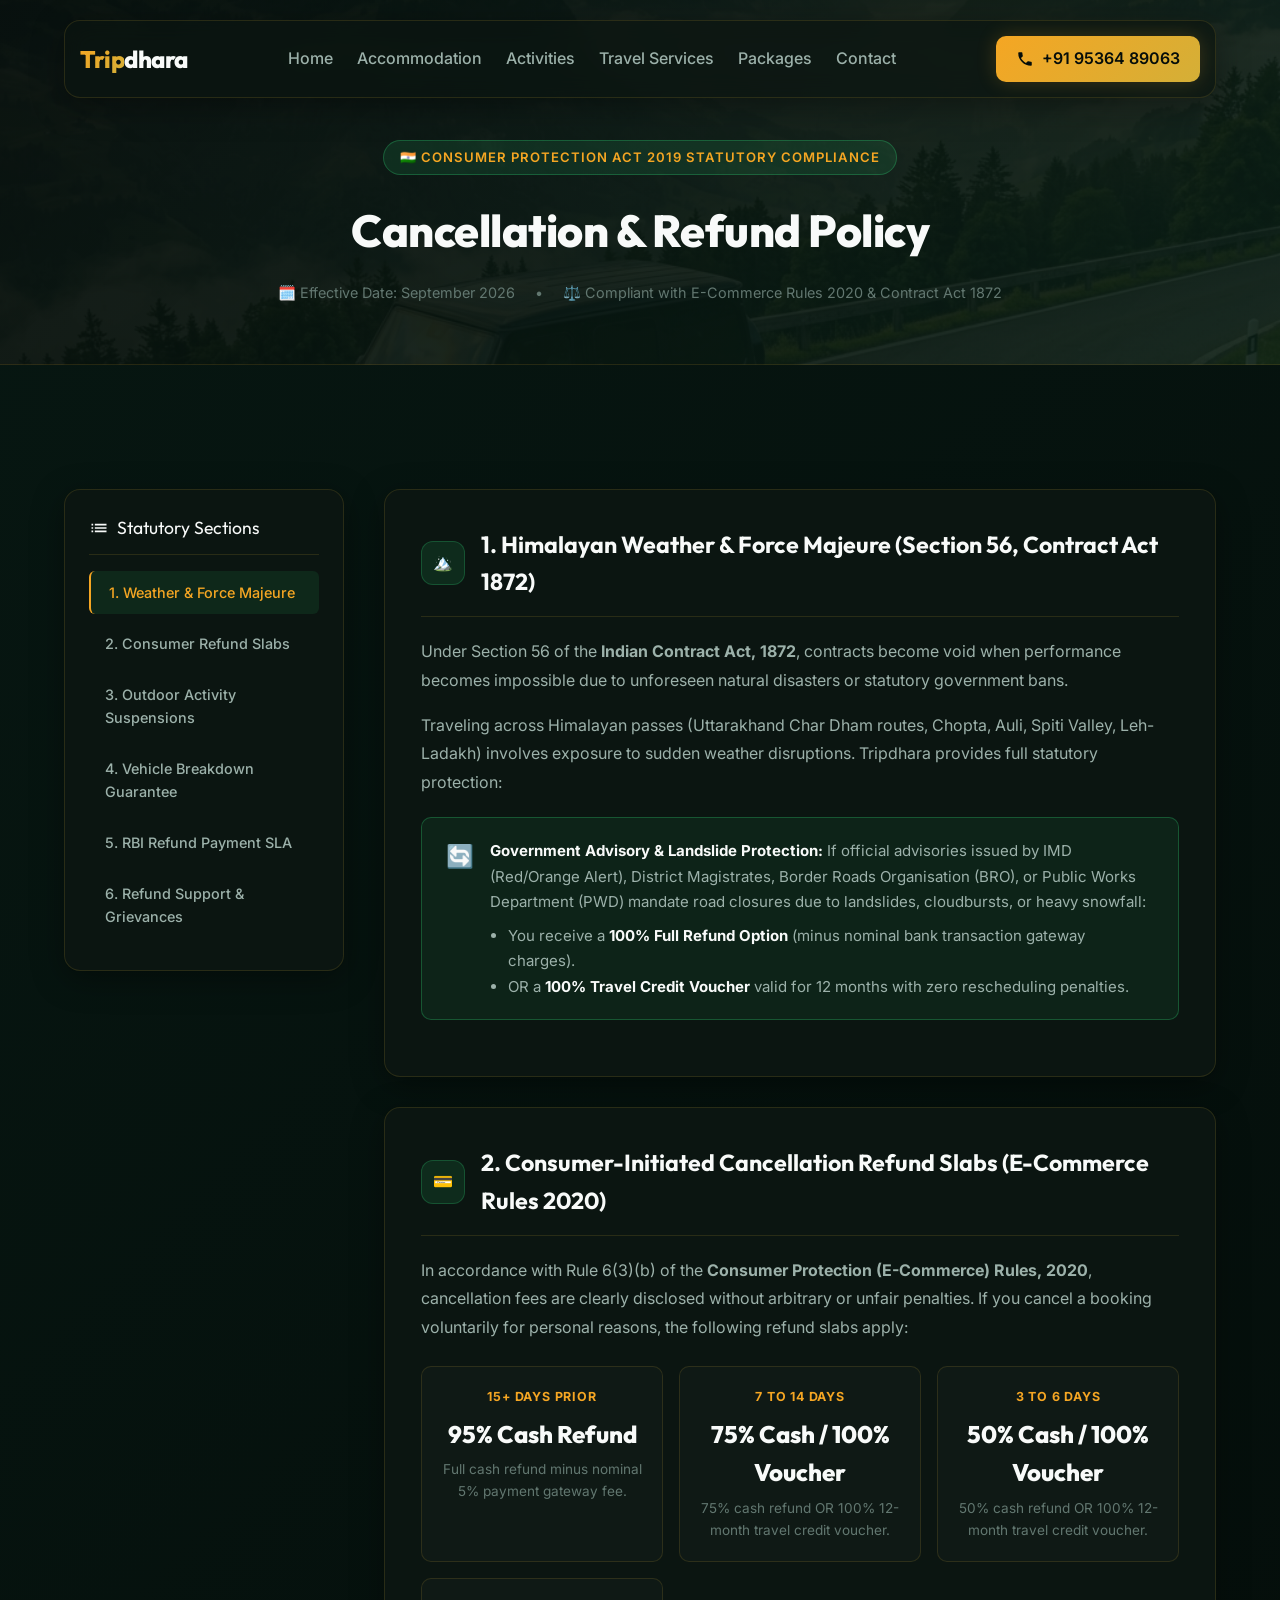
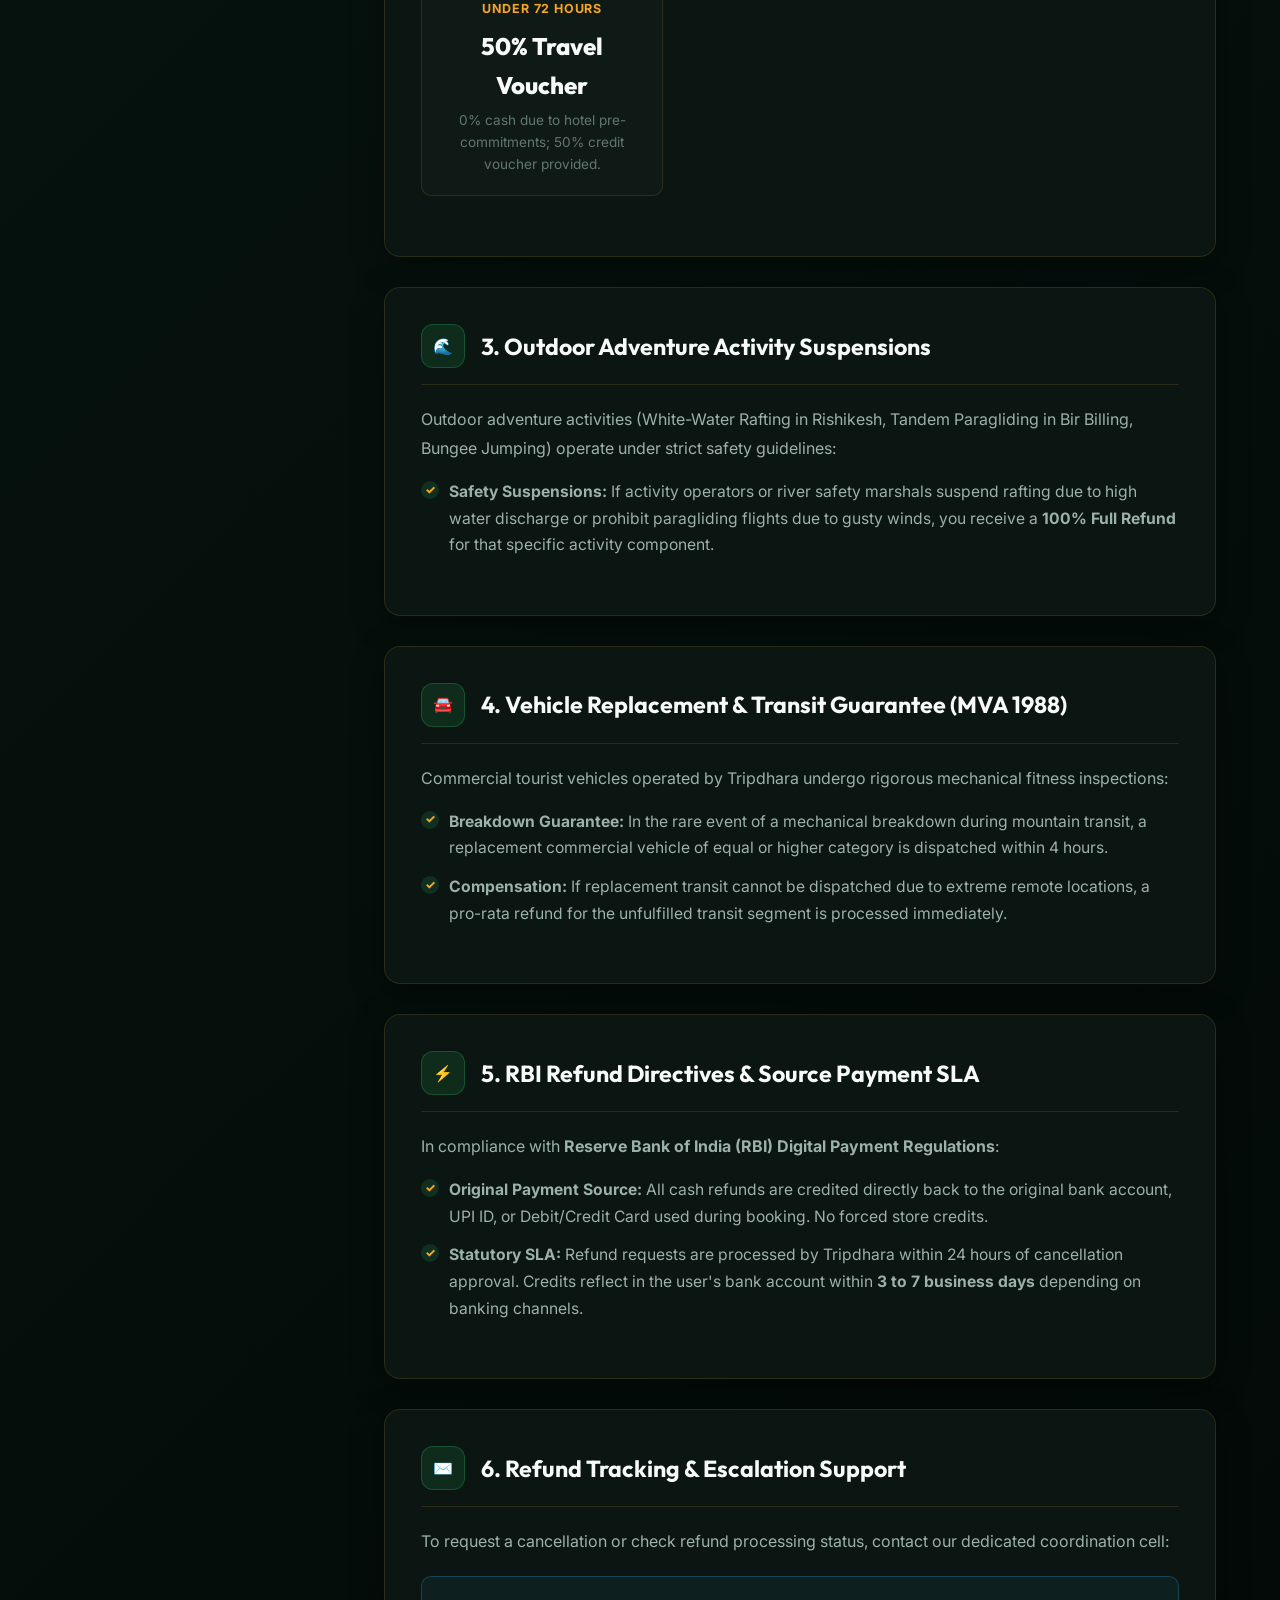
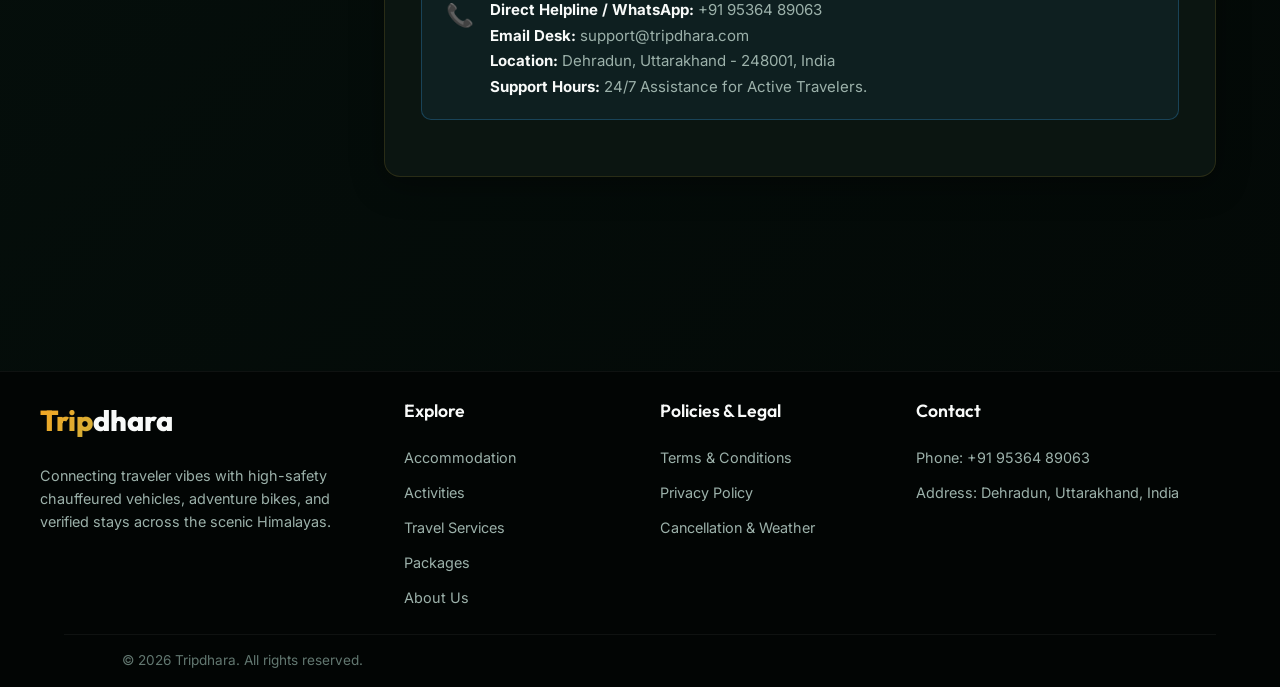
==== cancellation/index.html @ f5f46430 "feat: add core website structure, static pages, and styling assets" ====
<!doctype html>
<html lang="en">

<head>
    <meta charset="UTF-8" />
    <meta name="viewport" content="width=device-width, initial-scale=1.0" />
    <title>Cancellation &amp; Refund Policy - Indian Govt Compliant | Tripdhara</title>
    <meta name="description"
        content="Read Tripdhara's Cancellation & Refund Policy in strict compliance with the Consumer Protection Act 2019, Section 56 of Indian Contract Act 1872, and RBI Refund Directives." />
    <link rel="icon" type="image/png" href="../assets/favicon/favicon-96x96.png" sizes="96x96" />
    <link rel="icon" type="image/svg+xml" href="../assets/favicon/favicon.svg" />
    <link rel="shortcut icon" href="../assets/favicon/favicon.ico" />
    <link rel="apple-touch-icon" sizes="180x180" href="../assets/favicon/apple-touch-icon.png" />
    <link rel="manifest" href="../assets/favicon/site.webmanifest" />
    <link rel="canonical" href="https://www.tripdhara.com/cancellation/" />
    <link rel="preconnect" href="https://fonts.googleapis.com" />
    <link rel="preconnect" href="https://fonts.gstatic.com" crossorigin />
    <link
        href="https://fonts.googleapis.com/css2?family=Inter:wght@300;400;500;600;700&family=Outfit:wght@400;500;600;700;800&display=swap"
        rel="stylesheet" />
    <link rel="stylesheet" href="../assets/css/style.css" />
    <script>
        if ("serviceWorker" in navigator) {
            window.addEventListener("load", () => {
                navigator.serviceWorker.register("/sw.js");
            });
        }
    </script>
</head>

<body>
    <!-- Floating Navigation Bar -->
    <header class="header">
        <nav class="navbar" id="navbar">
            <div class="logo">
                <a href="../" class="logo-link">
                    <span class="logo-accent">Trip</span>dhara
                </a>
            </div>
            <ul class="nav-menu">
                <li><a href="../" class="nav-link">Home</a></li>
                <li><a href="../services/accommodation/" class="nav-link">Accommodation</a></li>
                <li><a href="../services/activities/" class="nav-link">Activities</a></li>
                <li><a href="../services/travel/" class="nav-link">Travel Services</a></li>
                <li><a href="../services/packages/" class="nav-link">Packages</a></li>
                <li><a href="../#contact" class="nav-link">Contact</a></li>
            </ul>
            <div class="nav-cta">
                <a href="tel:+919536489063" class="cta-btn-nav">
                    <svg class="phone-icon" viewBox="0 0 24 24" width="18" height="18">
                        <path fill="currentColor"
                            d="M6.62,10.79C8.06,13.62 10.38,15.94 13.21,17.38L15.41,15.18C15.69,14.9 16.08,14.82 16.43,14.93C17.55,15.3 18.75,15.5 20,15.5A1,1 0 0,1 21,16.5V20A1,1 0 0,1 20,21A17,17 0 0,1 3,4A1,1 0 0,1 4,3H7.5A1,1 0 0,1 8.5,4C8.5,5.25 8.7,6.45 9.07,7.57C9.18,7.92 9.1,8.31 8.82,8.59L6.62,10.79Z" />
                    </svg>
                    <span class="cta-text-nav">+91 95364 89063</span>
                </a>
                <button class="mobile-toggle" id="mobile-toggle" aria-label="Toggle Menu">
                    <span class="bar"></span>
                    <span class="bar"></span>
                    <span class="bar"></span>
                </button>
            </div>
        </nav>
    </header>

    <!-- Subpage Hero -->
    <section class="policy-page-hero">
        <div class="section-container">
            <div class="policy-hero-badge">🇮🇳 Consumer Protection Act 2019 Statutory Compliance</div>
            <h1 class="policy-page-title">Cancellation &amp; Refund Policy</h1>
            <div class="policy-page-meta">
                <span>🗓️ Effective Date: September 2026</span>
                <span>•</span>
                <span>⚖️ Compliant with E-Commerce Rules 2020 &amp; Contract Act 1872</span>
            </div>
        </div>
    </section>

    <!-- Policy Content Layout -->
    <main class="services-detail-section">
        <div class="section-container policy-layout-grid">
            
            <!-- Sticky TOC Sidebar -->
            <aside class="policy-sidebar">
                <div class="policy-sidebar-title">
                    <svg viewBox="0 0 24 24" width="20" height="20" fill="currentColor">
                        <path d="M3 13h2v-2H3v2zm0 4h2v-2H3v2zm0-8h2V7H3v2zm4 4h14v-2H7v2zm0 4h14v-2H7v2zM7 7v2h14V7H7z"/>
                    </svg>
                    Statutory Sections
                </div>
                <ul class="policy-toc-list">
                    <li><a href="#cancel-force-majeure" class="active">1. Weather &amp; Force Majeure</a></li>
                    <li><a href="#cancel-slabs">2. Consumer Refund Slabs</a></li>
                    <li><a href="#cancel-adventure">3. Outdoor Activity Suspensions</a></li>
                    <li><a href="#cancel-breakdown">4. Vehicle Breakdown Guarantee</a></li>
                    <li><a href="#cancel-rbi">5. RBI Refund Payment SLA</a></li>
                    <li><a href="#cancel-grievance">6. Refund Support &amp; Grievances</a></li>
                </ul>
            </aside>

            <!-- Main Policy Body -->
            <div class="policy-content-area">
                
                <!-- Section 1 -->
                <article class="policy-section-card" id="cancel-force-majeure">
                    <div class="policy-card-header">
                        <div class="policy-card-icon">🏔️</div>
                        <h2 class="policy-card-title">1. Himalayan Weather &amp; Force Majeure (Section 56, Contract Act 1872)</h2>
                    </div>
                    <p class="policy-text">
                        Under Section 56 of the <strong>Indian Contract Act, 1872</strong>, contracts become void when performance becomes impossible due to unforeseen natural disasters or statutory government bans.
                    </p>
                    <p class="policy-text">
                        Traveling across Himalayan passes (Uttarakhand Char Dham routes, Chopta, Auli, Spiti Valley, Leh-Ladakh) involves exposure to sudden weather disruptions. Tripdhara provides full statutory protection:
                    </p>
                    <div class="policy-alert-box success">
                        <div class="policy-alert-icon">🔄</div>
                        <div class="policy-alert-content">
                            <strong>Government Advisory &amp; Landslide Protection:</strong> If official advisories issued by IMD (Red/Orange Alert), District Magistrates, Border Roads Organisation (BRO), or Public Works Department (PWD) mandate road closures due to landslides, cloudbursts, or heavy snowfall:
                            <ul style="margin-top: 8px; margin-left: 18px;">
                                <li>You receive a <strong>100% Full Refund Option</strong> (minus nominal bank transaction gateway charges).</li>
                                <li>OR a <strong>100% Travel Credit Voucher</strong> valid for 12 months with zero rescheduling penalties.</li>
                            </ul>
                        </div>
                    </div>
                </article>

                <!-- Section 2 -->
                <article class="policy-section-card" id="cancel-slabs">
                    <div class="policy-card-header">
                        <div class="policy-card-icon">💳</div>
                        <h2 class="policy-card-title">2. Consumer-Initiated Cancellation Refund Slabs (E-Commerce Rules 2020)</h2>
                    </div>
                    <p class="policy-text">
                        In accordance with Rule 6(3)(b) of the <strong>Consumer Protection (E-Commerce) Rules, 2020</strong>, cancellation fees are clearly disclosed without arbitrary or unfair penalties. If you cancel a booking voluntarily for personal reasons, the following refund slabs apply:
                    </p>
                    
                    <div class="refund-slabs-grid">
                        <div class="refund-slab-card">
                            <div class="refund-slab-badge">15+ Days Prior</div>
                            <div class="refund-slab-value">95% Cash Refund</div>
                            <div class="refund-slab-desc">Full cash refund minus nominal 5% payment gateway fee.</div>
                        </div>
                        <div class="refund-slab-card">
                            <div class="refund-slab-badge">7 to 14 Days</div>
                            <div class="refund-slab-value">75% Cash / 100% Voucher</div>
                            <div class="refund-slab-desc">75% cash refund OR 100% 12-month travel credit voucher.</div>
                        </div>
                        <div class="refund-slab-card">
                            <div class="refund-slab-badge">3 to 6 Days</div>
                            <div class="refund-slab-value">50% Cash / 100% Voucher</div>
                            <div class="refund-slab-desc">50% cash refund OR 100% 12-month travel credit voucher.</div>
                        </div>
                        <div class="refund-slab-card">
                            <div class="refund-slab-badge">Under 72 Hours</div>
                            <div class="refund-slab-value">50% Travel Voucher</div>
                            <div class="refund-slab-desc">0% cash due to hotel pre-commitments; 50% credit voucher provided.</div>
                        </div>
                    </div>
                </article>

                <!-- Section 3 -->
                <article class="policy-section-card" id="cancel-adventure">
                    <div class="policy-card-header">
                        <div class="policy-card-icon">🌊</div>
                        <h2 class="policy-card-title">3. Outdoor Adventure Activity Suspensions</h2>
                    </div>
                    <p class="policy-text">
                        Outdoor adventure activities (White-Water Rafting in Rishikesh, Tandem Paragliding in Bir Billing, Bungee Jumping) operate under strict safety guidelines:
                    </p>
                    <ul class="policy-list">
                        <li><strong>Safety Suspensions:</strong> If activity operators or river safety marshals suspend rafting due to high water discharge or prohibit paragliding flights due to gusty winds, you receive a <strong>100% Full Refund</strong> for that specific activity component.</li>
                    </ul>
                </article>

                <!-- Section 4 -->
                <article class="policy-section-card" id="cancel-breakdown">
                    <div class="policy-card-header">
                        <div class="policy-card-icon">🚘</div>
                        <h2 class="policy-card-title">4. Vehicle Replacement &amp; Transit Guarantee (MVA 1988)</h2>
                    </div>
                    <p class="policy-text">
                        Commercial tourist vehicles operated by Tripdhara undergo rigorous mechanical fitness inspections:
                    </p>
                    <ul class="policy-list">
                        <li><strong>Breakdown Guarantee:</strong> In the rare event of a mechanical breakdown during mountain transit, a replacement commercial vehicle of equal or higher category is dispatched within 4 hours.</li>
                        <li><strong>Compensation:</strong> If replacement transit cannot be dispatched due to extreme remote locations, a pro-rata refund for the unfulfilled transit segment is processed immediately.</li>
                    </ul>
                </article>

                <!-- Section 5 -->
                <article class="policy-section-card" id="cancel-rbi">
                    <div class="policy-card-header">
                        <div class="policy-card-icon">⚡</div>
                        <h2 class="policy-card-title">5. RBI Refund Directives &amp; Source Payment SLA</h2>
                    </div>
                    <p class="policy-text">
                        In compliance with <strong>Reserve Bank of India (RBI) Digital Payment Regulations</strong>:
                    </p>
                    <ul class="policy-list">
                        <li><strong>Original Payment Source:</strong> All cash refunds are credited directly back to the original bank account, UPI ID, or Debit/Credit Card used during booking. No forced store credits.</li>
                        <li><strong>Statutory SLA:</strong> Refund requests are processed by Tripdhara within 24 hours of cancellation approval. Credits reflect in the user's bank account within <strong>3 to 7 business days</strong> depending on banking channels.</li>
                    </ul>
                </article>

                <!-- Section 6 -->
                <article class="policy-section-card" id="cancel-grievance">
                    <div class="policy-card-header">
                        <div class="policy-card-icon">✉️</div>
                        <h2 class="policy-card-title">6. Refund Tracking &amp; Escalation Support</h2>
                    </div>
                    <p class="policy-text">
                        To request a cancellation or check refund processing status, contact our dedicated coordination cell:
                    </p>
                    <div class="policy-alert-box info">
                        <div class="policy-alert-icon">📞</div>
                        <div class="policy-alert-content">
                            <strong>Direct Helpline / WhatsApp:</strong> +91 95364 89063<br />
                            <strong>Email Desk:</strong> support@tripdhara.com<br />
                            <strong>Location:</strong> Dehradun, Uttarakhand - 248001, India<br />
                            <strong>Support Hours:</strong> 24/7 Assistance for Active Travelers.
                        </div>
                    </div>
                </article>

            </div>
        </div>
    </main>

    <!-- Footer -->
    <footer class="footer">
        <div class="footer-container">
            <div class="footer-brand">
                <a href="../" class="footer-logo">
                    <span class="logo-accent">Trip</span>dhara
                </a>
                <p class="footer-about">
                    Connecting traveler vibes with high-safety chauffeured vehicles, adventure bikes, and verified stays across the scenic Himalayas.
                </p>
            </div>

            <div class="footer-links-group">
                <h5>Explore</h5>
                <ul class="footer-links">
                    <li><a href="../services/accommodation/">Accommodation</a></li>
                    <li><a href="../services/activities/">Activities</a></li>
                    <li><a href="../services/travel/">Travel Services</a></li>
                    <li><a href="../services/packages/">Packages</a></li>
                    <li><a href="../#about">About Us</a></li>
                </ul>
            </div>

            <div class="footer-links-group">
                <h5>Policies &amp; Legal</h5>
                <ul class="footer-links">
                    <li><a href="../terms/">Terms &amp; Conditions</a></li>
                    <li><a href="../privacy/">Privacy Policy</a></li>
                    <li><a href="../cancellation/">Cancellation &amp; Weather</a></li>
                </ul>
            </div>

            <div class="footer-links-group">
                <h5>Contact</h5>
                <ul class="footer-links">
                    <li>Phone: +91 95364 89063</li>
                    <li>Address: Dehradun, Uttarakhand, India</li>
                </ul>
            </div>
        </div>

        <div class="footer-bottom">
            <div class="footer-divider"></div>
            <div class="footer-bottom-flex section-container">
                <p class="footer-copyright">&copy; 2026 Tripdhara. All rights reserved.</p>
            </div>
        </div>
    </footer>

    <script src="../assets/js/main.js"></script>
</body>

</html>
---- assets/css/style.css ----
/* index.css */

/* Custom Design System Tokens */
:root {
    --bg-base: #050d0a;
    --bg-base-gradient: linear-gradient(135deg, #071712 0%, #030806 100%);
    --bg-surface: rgba(14, 28, 23, 0.45);
    --bg-surface-opaque: #0b1511;
    --border-color: rgba(212, 175, 55, 0.15);
    --border-hover: rgba(245, 166, 35, 0.4);

    --primary: #f5a623;
    --primary-hover: #e09210;
    --primary-gradient: linear-gradient(135deg, #f5a623 0%, #d4af37 100%);
    --secondary: #2a5c4a;
    --secondary-hover: #1e4537;
    --whatsapp-green: #25d366;
    --whatsapp-green-hover: #1ebd56;

    --text-primary: #f8faf9;
    --text-secondary: #9cb1aa;
    --text-muted: #627770;

    --font-heading: "Outfit", sans-serif;
    --font-body: "Inter", sans-serif;

    --shadow-premium: 0 8px 32px 0 rgba(0, 0, 0, 0.37);
    --shadow-glow: 0 0 20px rgba(245, 166, 35, 0.2);
    --radius-lg: 16px;
    --radius-md: 10px;
    --radius-sm: 6px;
}

/* Global Reset & Base Styling */
* {
    margin: 0;
    padding: 0;
    box-sizing: border-box;
}

html {
    scroll-behavior: smooth;
    font-size: 16px;
}

body {
    background-color: var(--bg-base);
    background-image: var(--bg-base-gradient);
    color: var(--text-primary);
    font-family: var(--font-body);
    line-height: 1.6;
    overflow-x: hidden;
    -webkit-font-smoothing: antialiased;
}

a {
    color: inherit;
    text-decoration: none;
    transition: all 0.3s cubic-bezier(0.4, 0, 0.2, 1);
}

button,
input,
select,
textarea {
    font-family: inherit;
    font-size: inherit;
}

/* Utility Animations */
@keyframes fadeInUp {
    from {
        opacity: 0;
        transform: translateY(30px);
    }

    to {
        opacity: 1;
        transform: translateY(0);
    }
}

@keyframes pulse {
    0% {
        transform: scale(1);
        box-shadow: 0 0 0 0 rgba(245, 166, 35, 0.4);
    }

    70% {
        transform: scale(1.05);
        box-shadow: 0 0 0 10px rgba(245, 166, 35, 0);
    }

    100% {
        transform: scale(1);
        box-shadow: 0 0 0 0 rgba(245, 166, 35, 0);
    }
}

.animate-up {
    opacity: 0;
    animation: fadeInUp 0.8s cubic-bezier(0.4, 0, 0.2, 1) forwards;
}

.delay-1 {
    animation-delay: 0.2s;
}

.delay-2 {
    animation-delay: 0.4s;
}

/* Scroll Triggered Animations */
.animate-scroll {
    opacity: 0;
    transform: translateY(40px);
    transition:
        opacity 0.8s ease-out,
        transform 0.8s ease-out;
}

.animate-scroll.revealed {
    opacity: 1;
    transform: translateY(0);
}

/* Floating Navigation Bar */
.header {
    position: fixed;
    top: 20px;
    left: 50%;
    transform: translateX(-50%);
    width: 90%;
    max-width: 1200px;
    z-index: 1000;
}

.navbar {
    background: rgba(10, 20, 16, 0.7);
    backdrop-filter: blur(12px);
    -webkit-backdrop-filter: blur(12px);
    border: 1px solid var(--border-color);
    border-radius: var(--radius-lg);
    padding: 15px;
    display: flex;
    justify-content: space-between;
    align-items: center;
    box-shadow: var(--shadow-premium);
    transition: all 0.3s ease;
}

/* .navbar.scrolled {
    background: rgba(5, 13, 10, 0.9);
    padding: 10px 25px;
    border-bottom: 1px solid rgba(245, 166, 35, 0.3);
} */

.logo-link {
    font-family: var(--font-heading);
    font-size: 1.5rem;
    font-weight: 800;
    letter-spacing: -0.5px;
    color: var(--text-primary);
}

.logo-accent {
    color: var(--primary);
    background: var(--primary-gradient);
    -webkit-background-clip: text;
    background-clip: text;
    -webkit-text-fill-color: transparent;
}

.nav-menu {
    display: flex;
    list-style: none;
}

.nav-link {
    font-weight: 500;
    color: var(--text-secondary);
    padding: 8px 12px;
    border-radius: var(--radius-sm);
}

.nav-link:hover,
.nav-link.active {
    color: var(--text-primary);
    background: rgba(245, 166, 35, 0.1);
}

.nav-cta {
    display: flex;
    align-items: center;
    gap: 1.5rem;
}

.cta-btn-nav {
    display: inline-flex;
    align-items: center;
    gap: 8px;
    background: var(--primary-gradient);
    color: #050d0a;
    font-weight: 600;
    padding: 10px 20px;
    border-radius: var(--radius-md);
    box-shadow: var(--shadow-glow);
}

.cta-btn-nav:hover {
    transform: translateY(-2px);
    box-shadow: 0 5px 15px rgba(245, 166, 35, 0.4);
}

.mobile-toggle {
    display: none;
    background: none;
    border: none;
    cursor: pointer;
    flex-direction: column;
    gap: 6px;
}

.mobile-toggle .bar {
    width: 25px;
    height: 3px;
    background-color: var(--text-primary);
    border-radius: 2px;
    transition: all 0.3s ease;
}

/* Hero Section */
.hero-section {
    position: relative;
    height: 100vh;
    min-height: 600px;
    display: flex;
    align-items: center;
    justify-content: center;
    text-align: center;
    padding: 0 20px;
    background-image: url("../images/hero_background.png");
    background-size: cover;
    background-position: center;
    background-attachment: fixed;
}

.hero-overlay {
    position: absolute;
    top: 0;
    left: 0;
    width: 100%;
    height: 100%;
    background: radial-gradient(circle,
            rgba(9, 30, 22, 0.6) 0%,
            rgba(3, 10, 7, 0.9) 100%);
    z-index: 1;
}

.hero-content {
    position: relative;
    z-index: 2;
    max-width: 900px;
    margin-top: 60px;
}

.hero-title {
    font-family: var(--font-heading);
    font-size: 3.5rem;
    font-weight: 800;
    line-height: 1.2;
    margin-bottom: 20px;
}

.hero-badge {
    display: inline-flex;
    align-items: center;
    gap: 8px;
    background: rgba(245, 166, 35, 0.12);
    border: 1px solid rgba(245, 166, 35, 0.3);
    color: var(--primary);
    padding: 8px 22px;
    border-radius: 30px;
    font-size: 0.82rem;
    font-weight: 700;
    letter-spacing: 1.2px;
    text-transform: uppercase;
    margin-bottom: 24px;
    box-shadow: 0 4px 15px rgba(245, 166, 35, 0.15);
}

.hero-highlight {
    color: var(--primary);
    background: linear-gradient(135deg, #ffffff 30%, var(--primary) 100%);
    -webkit-background-clip: text;
    background-clip: text;
    -webkit-text-fill-color: transparent;
    position: relative;
}

.gradient-text {
    background: var(--primary-gradient);
    -webkit-background-clip: text;
    background-clip: text;
    -webkit-text-fill-color: transparent;
}

.hero-subtitle {
    font-size: 1.25rem;
    color: var(--text-secondary);
    margin-bottom: 40px;
    font-weight: 400;
    max-width: 750px;
    margin-left: auto;
    margin-right: auto;
}

.hero-actions {
    display: flex;
    justify-content: center;
    gap: 20px;
}

.btn {
    display: inline-flex;
    align-items: center;
    justify-content: center;
    padding: 15px 32px;
    font-weight: 600;
    border-radius: var(--radius-md);
    cursor: pointer;
    transition: all 0.3s cubic-bezier(0.4, 0, 0.2, 1);
    border: none;
}

.btn-primary {
    background: var(--primary-gradient);
    color: #050d0a;
    box-shadow: var(--shadow-glow);
}

.btn-primary:hover {
    transform: translateY(-3px);
    box-shadow: 0 8px 25px rgba(245, 166, 35, 0.5);
}

.btn-glow {
    position: relative;
    box-shadow: 0 0 25px rgba(245, 166, 35, 0.4);
    overflow: hidden;
}

.btn-glow::after {
    content: "";
    position: absolute;
    top: -50%;
    left: -50%;
    width: 200%;
    height: 200%;
    background: linear-gradient(60deg,
            transparent,
            rgba(255, 255, 255, 0.25),
            transparent);
    transform: rotate(30deg);
    animation: shimmer 3s infinite;
}

@keyframes shimmer {
    0% {
        transform: translateX(-100%) rotate(30deg);
    }

    100% {
        transform: translateX(100%) rotate(30deg);
    }
}

.hero-stats-row {
    display: flex;
    align-items: center;
    justify-content: center;
    gap: 40px;
    margin-top: 45px;
    padding-top: 30px;
    border-top: 1px solid rgba(255, 255, 255, 0.08);
}

.hero-stat-item {
    display: flex;
    flex-direction: column;
    align-items: center;
}

.stat-number {
    font-family: var(--font-heading);
    font-size: 1.8rem;
    font-weight: 800;
    color: var(--text-primary);
}

.stat-label {
    font-size: 0.8rem;
    color: var(--text-muted);
    text-transform: uppercase;
    letter-spacing: 0.8px;
    margin-top: 2px;
}

.btn-secondary {
    background: rgba(255, 255, 255, 0.08);
    color: var(--text-primary);
    border: 1px solid rgba(255, 255, 255, 0.15);
    backdrop-filter: blur(8px);
}

.btn-secondary:hover {
    background: rgba(255, 255, 255, 0.15);
    border-color: rgba(255, 255, 255, 0.3);
    transform: translateY(-3px);
}

.scroll-indicator {
    position: absolute;
    bottom: 30px;
    left: 50%;
    transform: translateX(-50%);
    z-index: 2;
    display: flex;
    flex-direction: column;
    align-items: center;
    gap: 8px;
    font-size: 0.8rem;
    color: var(--text-muted);
    letter-spacing: 1px;
    text-transform: uppercase;
}

.mouse {
    width: 24px;
    height: 40px;
    border: 2px solid var(--text-muted);
    border-radius: 12px;
    position: relative;
}

.wheel {
    width: 4px;
    height: 8px;
    background-color: var(--primary);
    border-radius: 2px;
    position: absolute;
    top: 6px;
    left: 50%;
    transform: translateX(-50%);
    animation: scroll-wheel 1.5s infinite;
}

@keyframes scroll-wheel {
    0% {
        opacity: 1;
        transform: translate(-50%, 0);
    }

    100% {
        opacity: 0;
        transform: translate(-50%, 15px);
    }
}

/* Sections Base Styling */
section {
    padding: 50px 0 !important;
}

.section-container {
    width: 90%;
    max-width: 1200px;
    margin: 0 auto;
}

.section-header {
    text-align: center;
    margin-bottom: 60px;
    max-width: 700px;
    margin-left: auto;
    margin-right: auto;
}

.section-tagline {
    font-size: 0.9rem;
    font-weight: 700;
    text-transform: uppercase;
    color: var(--primary);
    letter-spacing: 2px;
    margin-bottom: 12px;
    display: inline-block;
}

.section-title {
    font-family: var(--font-heading);
    font-size: 2.5rem;
    font-weight: 700;
    line-height: 1.3;
    margin-bottom: 15px;
}

.section-desc {
    color: var(--text-secondary);
    font-size: 1.1rem;
}

/* Services Section */
.services-section {
    background-color: #030806;
}

.services-grid {
    display: grid;
    grid-template-columns: repeat(2, 1fr);
    gap: 30px;
}

.service-card {
    background: var(--bg-surface);
    backdrop-filter: blur(12px);
    -webkit-backdrop-filter: blur(12px);
    border: 1px solid var(--border-color);
    border-radius: var(--radius-lg);
    overflow: hidden;
    transition: all 0.4s cubic-bezier(0.4, 0, 0.2, 1);
    box-shadow: var(--shadow-premium);
}

.service-card:hover {
    transform: translateY(-8px);
    border-color: var(--border-hover);
    box-shadow: 0 12px 40px rgba(245, 166, 35, 0.15);
}

.card-img-wrapper {
    position: relative;
    height: 240px;
    overflow: hidden;
}

.card-fallback-bg {
    width: 100%;
    height: 100%;
    background-size: cover;
    background-position: center;
    filter: brightness(0.65) contrast(1.1);
}

.card-img {
    width: 100%;
    height: 100%;
    object-fit: cover;
    transition: transform 0.6s ease;
}

.service-card:hover .card-img {
    transform: scale(1.08);
}

.img-overlay {
    position: absolute;
    top: 0;
    left: 0;
    width: 100%;
    height: 100%;
    background: linear-gradient(to bottom,
            transparent 30%,
            rgba(3, 8, 6, 0.95) 100%);
}

.card-content {
    padding: 30px;
    position: relative;
}

.card-icon-box {
    position: absolute;
    top: -30px;
    right: 30px;
    width: 60px;
    height: 60px;
    background: var(--primary-gradient);
    color: #050d0a;
    border-radius: 50%;
    display: flex;
    align-items: center;
    justify-content: center;
    box-shadow: 0 4px 15px rgba(245, 166, 35, 0.4);
}

.card-content h3 {
    font-family: var(--font-heading);
    font-size: 1.5rem;
    margin-bottom: 8px;
}

.service-emphasis {
    color: var(--primary);
    font-size: 0.85rem;
    font-weight: 700;
    text-transform: uppercase;
    letter-spacing: 1.5px;
    margin-bottom: 15px;
}

.card-content p {
    color: var(--text-secondary);
    font-size: 0.95rem;
    margin-bottom: 20px;
}

.service-link {
    display: inline-block;
    color: var(--primary);
    font-weight: 600;
    font-size: 0.95rem;
}

.service-link:hover {
    color: var(--text-primary);
    transform: translateX(5px);
}

/* Services Comparison Table (GEO & SEO Optimization) */
.services-comparison-box {
    margin-top: 50px;
    padding: 35px 30px;
    background: var(--bg-surface);
    backdrop-filter: blur(12px);
    -webkit-backdrop-filter: blur(12px);
    border: 1px solid var(--border-color);
    border-radius: var(--radius-lg);
    box-shadow: var(--shadow-premium);
}

.comparison-table-title {
    font-family: var(--font-heading);
    font-size: 1.6rem;
    color: var(--text-primary);
    margin-bottom: 25px;
    text-align: center;
    position: relative;
}

.comparison-table-title::after {
    content: "";
    display: block;
    width: 60px;
    height: 3px;
    background: var(--primary-gradient);
    margin: 8px auto 0 auto;
    border-radius: var(--radius-sm);
}

.table-responsive {
    overflow-x: auto;
    width: 100%;
    scrollbar-width: thin;
    scrollbar-color: var(--primary) transparent;
}

.services-comparison-table {
    width: 100%;
    border-collapse: collapse;
    margin-top: 15px;
    font-size: 0.95rem;
    color: var(--text-secondary);
    min-width: 800px;
}

.services-comparison-table th,
.services-comparison-table td {
    padding: 18px 20px;
    text-align: left;
    border-bottom: 1px solid rgba(212, 175, 55, 0.08);
    vertical-align: middle;
}

.services-comparison-table th {
    background-color: rgba(10, 20, 16, 0.4);
    color: var(--primary);
    font-family: var(--font-heading);
    font-weight: 600;
    text-transform: uppercase;
    font-size: 0.85rem;
    letter-spacing: 1px;
}

.services-comparison-table tr {
    transition: background-color 0.3s ease;
}

.services-comparison-table tr:hover {
    background-color: rgba(245, 166, 35, 0.02);
}

.services-comparison-table td strong {
    color: var(--text-primary);
    font-family: var(--font-heading);
    font-weight: 600;
}

/* Why Choose Us Section */
.why-us-section {
    background-color: var(--bg-base);
}

.why-us-grid {
    display: grid;
    grid-template-columns: repeat(4, 1fr);
    gap: 24px;
}

.why-card {
    background: rgba(255, 255, 255, 0.02);
    border: 1px solid rgba(255, 255, 255, 0.05);
    border-radius: var(--radius-lg);
    padding: 30px 24px;
    text-align: center;
    transition: all 0.3s ease;
}

.why-card:hover {
    background: rgba(255, 255, 255, 0.04);
    border-color: rgba(245, 166, 35, 0.25);
    transform: translateY(-5px);
}

.why-icon-box {
    width: 64px;
    height: 64px;
    border-radius: 50%;
    background: rgba(245, 166, 35, 0.08);
    color: var(--primary);
    display: flex;
    align-items: center;
    justify-content: center;
    margin: 0 auto 20px auto;
    border: 1px solid rgba(245, 166, 35, 0.15);
}

.why-card h4 {
    font-family: var(--font-heading);
    font-size: 1.15rem;
    margin-bottom: 12px;
    font-weight: 600;
}

.why-card p {
    color: var(--text-secondary);
    font-size: 0.9rem;
    line-height: 1.5;
}

/* Booking Section */
.booking-section {
    background-color: #030806;
}

.booking-container {
    max-width: 1200px;
    margin: 0 auto;
    background: var(--bg-surface);
    backdrop-filter: blur(12px);
    -webkit-backdrop-filter: blur(12px);
    border: 1px solid var(--border-color);
    border-radius: var(--radius-lg);
    overflow: hidden;
    box-shadow: var(--shadow-premium);
}

.booking-tabs {
    display: flex;
    background: rgba(0, 0, 0, 0.4);
    border-bottom: 1px solid var(--border-color);
    overflow-x: auto;
    scrollbar-width: none;
    -ms-overflow-style: none;
}

.booking-tabs::-webkit-scrollbar {
    display: none;
}

.tab-btn {
    flex: 1;
    min-width: 140px;
    white-space: nowrap;
    background: transparent;
    border: none;
    border-bottom: 3px solid transparent;
    color: var(--text-muted);
    padding: 18px 16px;
    font-family: var(--font-heading);
    font-size: 0.95rem;
    font-weight: 600;
    cursor: pointer;
    transition: all 0.3s cubic-bezier(0.4, 0, 0.2, 1);
    display: flex;
    align-items: center;
    justify-content: center;
    gap: 10px;
    position: relative;
    user-select: none;
}

.tab-btn svg {
    transition: transform 0.3s ease, color 0.3s ease;
    opacity: 0.7;
}

.tab-btn:hover {
    color: var(--text-primary);
    background: rgba(255, 255, 255, 0.03);
}

.tab-btn:hover svg {
    opacity: 1;
    transform: translateY(-1px);
}

.tab-btn.active {
    color: var(--primary);
    font-weight: 700;
    background: linear-gradient(180deg, rgba(245, 166, 35, 0.08) 0%, rgba(245, 166, 35, 0.18) 100%);
    border-bottom: 3px solid var(--primary);
    box-shadow: inset 0 -2px 8px rgba(245, 166, 35, 0.25);
}

.tab-btn.active svg {
    opacity: 1;
    color: var(--primary);
    transform: scale(1.1);
    filter: drop-shadow(0 0 6px rgba(245, 166, 35, 0.4));
}

.booking-content {
    padding: 40px;
}

.tab-content {
    display: none;
}

.tab-content.active {
    display: block;
    animation: fadeInUp 0.4s ease-out;
}

.booking-form {
    display: flex;
    flex-direction: column;
    gap: 24px;
}

.form-grid {
    display: grid;
    grid-template-columns: repeat(2, 1fr);
    gap: 20px;
}

.input-group {
    display: flex;
    flex-direction: column;
    gap: 8px;
}

.input-group label {
    font-size: 0.85rem;
    font-weight: 600;
    text-transform: uppercase;
    color: var(--text-secondary);
    letter-spacing: 1px;
}

.input-group input,
.input-group select {
    background: rgba(0, 0, 0, 0.35);
    border: 1px solid rgba(255, 255, 255, 0.1);
    border-radius: var(--radius-md);
    padding: 12px 16px;
    color: var(--text-primary);
    outline: none;
    transition: all 0.3s ease;
}

.input-group input:focus,
.input-group select:focus {
    border-color: var(--primary);
    box-shadow: 0 0 10px rgba(245, 166, 35, 0.15);
}

.form-disclaimer {
    background: rgba(245, 166, 35, 0.05);
    border-left: 3px solid var(--primary);
    padding: 12px 18px;
    border-radius: 0 var(--radius-sm) var(--radius-sm) 0;
    font-size: 0.85rem;
    color: var(--text-secondary);
}

.btn-submit {
    width: 100%;
    background: linear-gradient(135deg,
            var(--whatsapp-green) 0%,
            var(--whatsapp-green-hover) 100%);
    color: white;
    padding: 16px;
    border-radius: var(--radius-md);
    font-size: 1.05rem;
    box-shadow: 0 4px 15px rgba(37, 211, 102, 0.3);
}

.btn-submit:hover {
    background: var(--whatsapp-green-hover);
    transform: translateY(-2px);
    box-shadow: 0 6px 20px rgba(37, 211, 102, 0.5);
}

/* Testimonials Section */
.testimonials-section {
    background-color: var(--bg-base);
}

.testimonials-grid {
    display: grid;
    grid-template-columns: repeat(3, 1fr);
    gap: 30px;
}

.testimonial-card {
    display: grid;
    grid-template-columns: 0.95fr 1.05fr;
    gap: 10px;
    align-items: center;
    padding: 55px;
    border: none;
    background: none;
    box-shadow: none;
    width: 100%;
    position: relative;
}

.testimonial-hero-phrase {
    position: relative;
    display: flex;
    flex-direction: column;
    gap: 10px;
    z-index: 2;
}

.testimonial-hero-phrase .quote-symbol {
    font-family: var(--font-heading);
    font-size: 8rem;
    line-height: 1;
    color: var(--primary);
    opacity: 0.18;
    position: absolute;
    top: -65px;
    left: -20px;
}

.testimonial-hero-phrase h3 {
    font-family: var(--font-heading);
    font-size: 2.2rem;
    font-weight: 800;
    line-height: 1.3;
    background: linear-gradient(135deg, #ffffff 30%, var(--primary) 100%);
    -webkit-background-clip: text;
    background-clip: text;
    -webkit-text-fill-color: transparent;
}

.testimonial-details {
    display: flex;
    flex-direction: column;
    gap: 20px;
    background: rgba(255, 255, 255, 0.02);
    backdrop-filter: blur(25px);
    -webkit-backdrop-filter: blur(25px);
    border: 1px solid rgba(255, 255, 255, 0.06);
    border-radius: var(--radius-lg);
    padding: 40px;
    box-shadow:
        0 20px 50px rgba(0, 0, 0, 0.4),
        inset 0 1px 0 rgba(255, 255, 255, 0.1);
    position: relative;
    z-index: 2;
}

.stars {
    color: var(--primary);
    font-size: 1.15rem;
    letter-spacing: 3px;
    position: relative;
    z-index: 2;
    text-shadow: 0 0 10px rgba(245, 166, 35, 0.2);
}

.testimonial-text {
    font-family: var(--font-body);
    color: var(--text-primary);
    font-size: 1.1rem;
    line-height: 1.7;
    position: relative;
    z-index: 2;
    font-style: normal;
    font-weight: 400;
}

.user-info {
    display: flex;
    align-items: center;
    gap: 16px;
    position: relative;
    z-index: 2;
    border-top: 1px solid rgba(255, 255, 255, 0.05);
    padding-top: 20px;
}

.user-avatar {
    width: 52px;
    height: 52px;
    border-radius: 50%;
    display: flex;
    align-items: center;
    justify-content: center;
    font-weight: 800;
    font-size: 1.1rem;
    color: white;
    box-shadow: 0 8px 20px rgba(0, 0, 0, 0.4);
    border: 2px solid rgba(255, 255, 255, 0.1);
}

.user-name {
    font-family: var(--font-heading);
    font-size: 1.1rem;
    font-weight: 700;
    color: var(--text-primary);
    letter-spacing: 0.5px;
}

.user-meta {
    display: inline-block;
    color: var(--primary);
    background: rgba(245, 166, 35, 0.08);
    border: 1px solid rgba(245, 166, 35, 0.15);
    font-size: 0.75rem;
    font-weight: 600;
    padding: 3px 10px;
    border-radius: 20px;
    margin-top: 5px;
    letter-spacing: 0.5px;
    text-transform: uppercase;
}

/* Contact Section */
.contact-section {
    background-color: #030806;
}

.contact-grid {
    display: grid;
    grid-template-columns: 1.2fr 0.8fr;
    gap: 60px;
    align-items: center;
}

.contact-details {
    display: flex;
    flex-direction: column;
    gap: 24px;
    margin-top: 40px;
}

.detail-item {
    display: flex;
    align-items: center;
    gap: 20px;
}

.detail-icon {
    width: 48px;
    height: 48px;
    border-radius: 50%;
    background: rgba(245, 166, 35, 0.08);
    color: var(--primary);
    display: flex;
    align-items: center;
    justify-content: center;
    border: 1px solid rgba(245, 166, 35, 0.2);
}

.detail-item h5 {
    font-family: var(--font-heading);
    font-size: 0.9rem;
    color: var(--text-secondary);
    text-transform: uppercase;
    letter-spacing: 0.5px;
}

.contact-link {
    font-size: 1.25rem;
    font-weight: 700;
    color: var(--text-primary);
}

.contact-link:hover {
    color: var(--primary);
}

.contact-actions-box {
    position: relative;
}

.glass-cta-card {
    background: rgba(255, 255, 255, 0.03);
    backdrop-filter: blur(12px);
    -webkit-backdrop-filter: blur(12px);
    border: 1px solid rgba(255, 255, 255, 0.08);
    border-radius: var(--radius-lg);
    padding: 40px 30px;
    box-shadow: var(--shadow-premium);
    text-align: center;
}

.glass-cta-card h3 {
    font-family: var(--font-heading);
    font-size: 1.75rem;
    margin-bottom: 12px;
}

.glass-cta-card p {
    color: var(--text-secondary);
    font-size: 0.95rem;
    margin-bottom: 30px;
}

.cta-actions {
    display: flex;
    flex-direction: column;
    gap: 15px;
}

.btn-cta-block {
    width: 100%;
    padding: 15px;
    display: flex;
    align-items: center;
    justify-content: center;
    gap: 10px;
}

.btn-whatsapp {
    background: linear-gradient(135deg,
            var(--whatsapp-green) 0%,
            var(--whatsapp-green-hover) 100%);
    color: white;
    box-shadow: 0 4px 15px rgba(37, 211, 102, 0.2);
}

.btn-whatsapp:hover {
    background: var(--whatsapp-green-hover);
    transform: translateY(-3px);
    box-shadow: 0 8px 20px rgba(37, 211, 102, 0.4);
}

/* Footer Section */
.footer {
    background-color: #020504;
    border-top: 1px solid rgba(255, 255, 255, 0.05);
    /* padding: 40px 0 0; */
}

.footer-container {
    width: 100%;
    max-width: 1200px;
    margin: 0 auto;
    display: grid;
    grid-template-columns: 1.5fr 1fr 1fr 1.5fr;
    gap: 40px;
    padding: 25px 0;
}

.footer-logo {
    font-family: var(--font-heading);
    font-size: 1.8rem;
    font-weight: 800;
    margin-bottom: 20px;
    display: inline-block;
}

.footer-about {
    color: var(--text-secondary);
    font-size: 0.9rem;
    max-width: 380px;
    line-height: 1.6;
}

.footer-links-group h5 {
    font-family: var(--font-heading);
    font-size: 1.1rem;
    font-weight: 600;
    margin-bottom: 20px;
    color: var(--text-primary);
}

.footer-links {
    list-style: none;
    display: flex;
    flex-direction: column;
    gap: 12px;
    color: var(--text-secondary);
    font-size: 0.9rem;
}

.footer-links a:hover {
    color: var(--primary);
    padding-left: 3px;
}

.footer-bottom {
    width: 90%;
    max-width: 1200px;
    margin: 0 auto;
}

.footer-divider {
    height: 1px;
    background: rgba(255, 255, 255, 0.05);
    /* margin-bottom: 30px; */
}

.footer-bottom-flex {
    display: flex;
    justify-content: space-between;
    align-items: center;
    flex-wrap: wrap;
    gap: 20px;
    font-size: 0.85rem;
    color: var(--text-muted);
    padding: 15px 0;
}

.footer-branding {
    font-weight: 500;
    color: var(--text-secondary);
    letter-spacing: 0.5px;
}

/* Responsive Styles for Mobile, Tablet and Large Screen Sizes */
@media (max-width: 1024px) {
    .hero-section {
        background-attachment: scroll;
    }

    .services-grid {
        grid-template-columns: 1fr;
        max-width: 650px;
        margin: 0 auto;
    }

    .why-us-grid {
        grid-template-columns: repeat(2, 1fr);
    }

    .testimonials-grid {
        grid-template-columns: 1fr;
        max-width: 600px;
        margin: 0 auto;
    }

    .contact-grid {
        grid-template-columns: 1fr;
        gap: 40px;
    }
}

@media (max-width: 768px) {
    html {
        font-size: 15px;
    }

    section {
        padding: 60px 0;
    }

    .section-header {
        margin-bottom: 35px;
    }

    .section-title {
        font-size: 2rem;
    }

    .header {
        top: 0;
        width: 100%;
    }

    .navbar {
        border-radius: 0;
        border-left: none;
        border-right: none;
        border-top: none;
        padding: 15px 20px;
    }

    /* .navbar.scrolled {
        padding: 10px 20px;
    } */

    .nav-menu {
        position: fixed;
        top: 70px;
        left: -100%;
        width: 100%;
        height: calc(100vh - 70px);
        background: rgba(5, 13, 10, 0.98);
        backdrop-filter: blur(20px);
        flex-direction: column;
        align-items: center;
        justify-content: center;
        gap: 40px;
        transition: all 0.4s cubic-bezier(0.4, 0, 0.2, 1);
        z-index: 999;
        overflow-y: auto;
    }

    .nav-menu.open {
        left: 0;
    }

    .mobile-toggle {
        display: flex;
    }

    /* Toggle active classes */
    .mobile-toggle.open .bar:nth-child(1) {
        transform: translateY(9px) rotate(45deg);
    }

    .mobile-toggle.open .bar:nth-child(2) {
        opacity: 0;
    }

    .mobile-toggle.open .bar:nth-child(3) {
        transform: translateY(-9px) rotate(-45deg);
    }

    .hero-title {
        font-size: 2.3rem;
    }

    .hero-subtitle {
        font-size: 1.1rem;
    }

    .hero-actions {
        flex-direction: column;
        gap: 15px;
    }

    .form-grid {
        grid-template-columns: 1fr;
    }

    .booking-content {
        padding: 24px;
    }

    .booking-tabs {
        flex-wrap: nowrap;
        overflow-x: auto;
        -webkit-overflow-scrolling: touch;
        scrollbar-width: none;
        /* Firefox */
    }

    .booking-tabs::-webkit-scrollbar {
        display: none;
        /* Safari and Chrome */
    }

    .tab-btn {
        flex: 0 0 auto;
        width: auto;
        white-space: nowrap;
        padding: 15px 20px;
        font-size: 0.9rem;
        border-bottom: 2px solid transparent;
    }

    .tab-btn.active {
        border-bottom: 2px solid var(--primary);
    }

    .slider-arrow {
        display: none !important;
    }

    .footer-container {
        grid-template-columns: repeat(2, 1fr);
        gap: 20px;
    }

    .footer-brand {
        grid-column: span 2;
    }

    .footer-bottom-flex {
        justify-content: center;
        text-align: center;
        flex-direction: column-reverse;
        gap: 10px;
    }
}

/* Custom Additions - Testimonials Slider */
.testimonials-slider-wrapper {
    position: relative;
    max-width: 1200px;
    margin: 0 auto;
    display: flex;
    align-items: center;
    gap: 20px;
}

.testimonials-slider {
    overflow: hidden;
    width: 100%;
    border-radius: var(--radius-lg);
    background: rgba(5, 13, 10, 0.45);
    backdrop-filter: blur(20px);
    -webkit-backdrop-filter: blur(20px);
    border: 1px solid rgba(255, 255, 255, 0.05);
    box-shadow: 0 30px 60px rgba(0, 0, 0, 0.35);
}

.testimonials-track {
    display: flex;
    transition: transform 0.65s cubic-bezier(0.16, 1, 0.3, 1);
}

.testimonials-track .testimonial-card {
    flex: 0 0 100%;
    width: 100%;
    border: none;
    background: none;
    box-shadow: none;
    padding: 30px;
    margin: 0;
    transition:
        opacity 0.4s ease,
        transform 0.4s ease;
}

.slider-arrow {
    background: rgba(255, 255, 255, 0.02);
    border: 1px solid rgba(255, 255, 255, 0.08);
    color: var(--text-primary);
    width: 52px;
    height: 52px;
    border-radius: 50%;
    cursor: pointer;
    display: flex;
    align-items: center;
    justify-content: center;
    transition: all 0.3s cubic-bezier(0.4, 0, 0.2, 1);
    backdrop-filter: blur(20px);
    -webkit-backdrop-filter: blur(20px);
    z-index: 10;
    flex-shrink: 0;
    font-size: 1.4rem;
}

.slider-arrow:hover {
    background: rgba(245, 166, 35, 0.12);
    color: var(--primary);
    border-color: var(--primary);
    box-shadow: 0 0 20px rgba(245, 166, 35, 0.2);
    transform: scale(1.08);
}

.slider-arrow:active {
    transform: scale(0.95);
}

.slider-dots {
    display: flex;
    justify-content: center;
    align-items: center;
    gap: 8px;
    margin-top: 30px;
}

.dot {
    width: 8px;
    height: 8px;
    border-radius: 50%;
    background: rgba(255, 255, 255, 0.2);
    cursor: pointer;
    transition: all 0.35s cubic-bezier(0.4, 0, 0.2, 1);
    opacity: 0.6;
}

.dot:hover {
    background: rgba(255, 255, 255, 0.45);
    opacity: 1;
}

.dot.active {
    background: var(--primary);
    width: 24px;
    height: 8px;
    border-radius: 4px;
    opacity: 1;
    box-shadow: 0 0 10px rgba(245, 166, 35, 0.3);
}

/* Form Validation Styles */
.input-group input:invalid:not(:placeholder-shown),
.input-group select:invalid:not(:placeholder-shown) {
    border-color: #ff4d4f;
    box-shadow: 0 0 10px rgba(255, 77, 79, 0.15);
}

.input-group input:valid:not(:placeholder-shown) {
    border-color: #52c41a;
    box-shadow: 0 0 10px rgba(82, 196, 26, 0.15);
}

/* Mobile responsive fixes for Testimonials Slider */
@media (max-width: 768px) {
    .testimonials-slider-wrapper {
        gap: 10px;
        position: relative;
        padding: 0 10px;
    }

    .slider-arrow {
        position: absolute;
        top: 50%;
        transform: translateY(-50%);
        width: 38px;
        height: 38px;
        background: rgba(10, 20, 16, 0.85);
        border: 1px solid var(--border-color);
    }

    .slider-arrow.prev {
        left: -15px;
    }

    .slider-arrow.next {
        right: -15px;
    }

    .testimonials-track .testimonial-card {
        padding: 30px 20px;
    }
}

/* Trending Himalayan Journeys Styles */
.routes-section {
    background-color: var(--bg-base);
}

.routes-grid {
    display: grid;
    grid-template-columns: repeat(4, 1fr);
    gap: 24px;
}

.route-card {
    background: rgba(255, 255, 255, 0.02);
    border: 1px solid rgba(255, 255, 255, 0.05);
    border-radius: var(--radius-lg);
    padding: 30px 24px;
    position: relative;
    cursor: pointer;
    transition: all 0.3s cubic-bezier(0.4, 0, 0.2, 1);
    display: flex;
    flex-direction: column;
    justify-content: space-between;
    min-height: 250px;
}

.route-card:hover {
    background: rgba(255, 255, 255, 0.04);
    border-color: rgba(245, 166, 35, 0.3);
    transform: translateY(-8px);
    box-shadow: 0 10px 25px rgba(245, 166, 35, 0.1);
}

.route-badge {
    align-self: flex-start;
    font-size: 0.75rem;
    font-weight: 700;
    text-transform: uppercase;
    color: var(--primary);
    background: rgba(245, 166, 35, 0.1);
    padding: 4px 10px;
    border-radius: var(--radius-sm);
    letter-spacing: 1px;
    margin-bottom: 20px;
}

.route-card h4 {
    font-family: var(--font-heading);
    font-size: 1.25rem;
    font-weight: 700;
    line-height: 1.4;
    margin-bottom: 10px;
    color: var(--text-primary);
}

.route-card p {
    color: var(--text-secondary);
    font-size: 0.9rem;
    line-height: 1.5;
    margin-bottom: 25px;
    flex-grow: 1;
}

.route-action {
    font-size: 0.9rem;
    font-weight: 600;
    color: var(--primary);
    display: flex;
    align-items: center;
    gap: 5px;
    transition: all 0.3s ease;
}

.route-card:hover .route-action {
    color: var(--text-primary);
    transform: translateX(5px);
}

/* FAQ Accordion Styles */
.faq-section {
    background-color: #030806;
}

.faq-accordion {
    max-width: 800px;
    margin: 0 auto;
    display: flex;
    flex-direction: column;
    gap: 16px;
}

.faq-item {
    background: var(--bg-surface);
    border: 1px solid var(--border-color);
    border-radius: var(--radius-lg);
    overflow: hidden;
    transition: all 0.3s cubic-bezier(0.4, 0, 0.2, 1);
}

.faq-item:hover,
.faq-item.active {
    border-color: rgba(245, 166, 35, 0.3);
    box-shadow: var(--shadow-premium);
}

.faq-question {
    width: 100%;
    background: none;
    border: none;
    padding: 24px 30px;
    text-align: left;
    color: var(--text-primary);
    font-family: var(--font-heading);
    font-size: 1.15rem;
    font-weight: 600;
    cursor: pointer;
    display: flex;
    justify-content: space-between;
    align-items: center;
    gap: 20px;
}

.faq-icon {
    font-size: 1.5rem;
    color: var(--primary);
    transition: transform 0.3s ease;
    display: inline-block;
    width: 24px;
    height: 24px;
    line-height: 24px;
    text-align: center;
}

.faq-item.active .faq-icon {
    transform: rotate(45deg);
}

.faq-answer {
    max-height: 0;
    overflow: hidden;
    transition: max-height 0.4s cubic-bezier(0.25, 1, 0.5, 1);
}

.faq-answer p {
    color: var(--text-secondary);
    font-size: 0.95rem;
    line-height: 1.6;
    padding: 0 30px 24px 30px;
}

.faq-item.active .faq-answer {
    max-height: 200px;
}

/* Floating WhatsApp Badge Styles */
.whatsapp-float-widget {
    position: fixed;
    bottom: 30px;
    right: 30px;
    width: 60px;
    height: 60px;
    background: linear-gradient(135deg,
            var(--whatsapp-green) 0%,
            var(--whatsapp-green-hover) 100%);
    color: white;
    border-radius: 50%;
    display: flex;
    align-items: center;
    justify-content: center;
    box-shadow: 0 6px 20px rgba(37, 211, 102, 0.4);
    z-index: 999;
    cursor: pointer;
    transition: all 0.4s cubic-bezier(0.175, 0.885, 0.32, 1.275);
    opacity: 0;
    transform: scale(0) translateY(20px);
    pointer-events: none;
}

.whatsapp-float-widget.visible {
    opacity: 1;
    transform: scale(1) translateY(0);
    pointer-events: auto;
}

.whatsapp-float-widget:hover {
    transform: scale(1.1) translateY(-5px);
    box-shadow: 0 8px 25px rgba(37, 211, 102, 0.6);
}

.whatsapp-float-widget:active {
    transform: scale(0.95);
}

.wa-widget-icon {
    filter: drop-shadow(0 2px 4px rgba(0, 0, 0, 0.15));
}

.pulse-ring {
    position: absolute;
    width: 100%;
    height: 100%;
    border: 2px solid var(--whatsapp-green);
    border-radius: 50%;
    animation: widget-pulse 2s infinite;
    z-index: -1;
}

@keyframes widget-pulse {
    0% {
        transform: scale(0.95);
        opacity: 0.8;
    }

    50% {
        opacity: 0.4;
    }

    100% {
        transform: scale(1.5);
        opacity: 0;
    }
}

/* Media Query Adaptations for Trending Routes & FAQ */
@media (max-width: 1024px) {
    .routes-grid {
        grid-template-columns: repeat(2, 1fr);
        max-width: 800px;
        margin: 0 auto;
    }
}

@media (max-width: 600px) {
    .routes-grid {
        grid-template-columns: 1fr;
        max-width: 400px;
        margin: 0 auto;
    }

    .why-us-grid {
        grid-template-columns: 1fr;
        gap: 16px;
    }

    .faq-question {
        padding: 20px 24px;
        font-size: 1.05rem;
    }

    .faq-answer p {
        padding: 0 24px 20px 24px;
    }

    .cta-text-nav {
        display: none;
    }

    .cta-btn-nav {
        padding: 10px;
    }

    .hero-title {
        font-size: 1.85rem;
    }

    .hero-subtitle {
        font-size: 1rem;
        margin-bottom: 25px;
    }

    .hero-content {
        margin-top: 40px;
    }

    .btn {
        padding: 12px 24px;
        width: 100%;
    }

    .hero-actions {
        flex-direction: column;
        gap: 10px;
        width: 100%;
        max-width: 320px;
        margin: 0 auto;
    }

    section {
        padding: 45px 0;
    }

    .whatsapp-float-widget {
        bottom: 20px;
        right: 20px;
        width: 50px;
        height: 50px;
    }

    /* Booking Section Responsiveness Fixes */
    .booking-tabs {
        display: grid;
        grid-template-columns: repeat(2, 1fr);
        flex-wrap: wrap;
        /* override nowrap */
    }

    .tab-btn {
        flex: 1 1 auto;
        width: 100%;
        padding: 12px 6px;
        font-size: 0.85rem;
        border-bottom: 1px solid rgba(255, 255, 255, 0.05);
        border-right: 1px solid rgba(255, 255, 255, 0.05);
    }

    .tab-btn:nth-child(2n) {
        border-right: none;
    }

    .tab-btn.active {
        border-bottom-color: var(--primary);
    }

    .booking-image-side {
        padding: 40px 20px;
        min-height: 300px;
    }

    .stats-pills-row {
        grid-template-columns: 1fr;
        gap: 10px;
    }

    .stat-pill-item {
        flex-direction: row;
        justify-content: space-between;
        align-items: center;
        padding: 10px 16px;
        text-align: left;
    }

    .services-comparison-box {
        padding: 25px 15px;
    }
}

/* ------------------------------------------------------------------------- */
/* Phase 2 Additions: Typer, Back to Top, visual gallery & Weather Widget   */
/* ------------------------------------------------------------------------- */

/* Typer Cursor Blink */
#typer-text {
    border-right: 2px solid var(--primary);
    padding-right: 5px;
    animation: cursor-blink 0.8s step-end infinite;
    white-space: nowrap;
}

@keyframes cursor-blink {

    from,
    to {
        border-color: transparent;
    }

    50% {
        border-color: var(--primary);
    }
}

/* Back to Top scroll progress widget */
#back-to-top {
    position: fixed;
    bottom: 110px;
    right: 36px;
    width: 48px;
    height: 48px;
    background: rgba(5, 13, 10, 0.95);
    border: 1px solid var(--border-color);
    border-radius: 50%;
    cursor: pointer;
    display: flex;
    align-items: center;
    justify-content: center;
    color: var(--text-primary);
    z-index: 998;
    opacity: 0;
    transform: scale(0);
    transition: all 0.3s cubic-bezier(0.175, 0.885, 0.32, 1.275);
    box-shadow: var(--shadow-premium);
}

#back-to-top.visible {
    opacity: 1;
    transform: scale(1);
}

#back-to-top:hover {
    background: var(--bg-surface-opaque);
    border-color: var(--primary);
    transform: scale(1.08);
}

.progress-ring {
    position: absolute;
    transform: rotate(-90deg);
}

.progress-ring__circle {
    stroke-dasharray: 131.95;
    stroke-dashoffset: 131.95;
    transition: stroke-dashoffset 0.1s linear;
}

.arrow-up {
    font-size: 1.2rem;
    font-weight: 700;
    color: var(--primary);
    margin-top: -2px;
}

/* Destination Visual Gallery Styles */
.gallery-section {
    background-color: var(--bg-base);
}

.gallery-grid {
    display: grid;
    grid-template-columns: repeat(4, 1fr);
    gap: 20px;
}

.gallery-card {
    position: relative;
    height: 320px;
    border-radius: var(--radius-lg);
    overflow: hidden;
    border: 1px solid var(--border-color);
    cursor: pointer;
    background-color: var(--bg-surface-opaque);
}

.gallery-img {
    width: 100%;
    height: 100%;
    object-fit: cover;
    transition: transform 0.6s cubic-bezier(0.4, 0, 0.2, 1);
    filter: brightness(0.7) contrast(1.1);
}

.gallery-overlay {
    position: absolute;
    bottom: 0;
    left: 0;
    width: 100%;
    padding: 30px 24px;
    background: linear-gradient(to top,
            rgba(5, 13, 10, 0.98) 0%,
            rgba(5, 13, 10, 0.7) 50%,
            transparent 100%);
    display: flex;
    flex-direction: column;
    justify-content: flex-end;
    transform: translateY(10px);
    transition: all 0.4s ease;
    opacity: 0.9;
}

.gallery-card:hover .gallery-img {
    transform: scale(1.1);
    filter: brightness(0.85) contrast(1.15);
}

.gallery-card:hover .gallery-overlay {
    transform: translateY(0);
    opacity: 1;
}

.gallery-overlay h3,
.gallery-overlay h4 {
    font-family: var(--font-heading);
    font-size: 1.25rem;
    color: var(--text-primary);
    margin-bottom: 2px;
}

.gallery-overlay span {
    font-size: 0.8rem;
    color: var(--primary);
    font-weight: 600;
    margin-top: 4px;
    letter-spacing: 0.5px;
    text-transform: uppercase;
}

.gallery-card:focus-visible {
    outline: 2px solid var(--primary);
    outline-offset: 4px;
}

/* Himalayan Weather Widget Styles */
.weather-widget {
    background: var(--bg-surface);
    backdrop-filter: blur(12px);
    -webkit-backdrop-filter: blur(12px);
    border: 1px solid var(--border-color);
    border-radius: var(--radius-lg);
    padding: 24px;
    box-shadow: var(--shadow-premium);
    margin-bottom: 24px;
    text-align: left;
}

.weather-widget h4 {
    font-family: var(--font-heading);
    font-size: 1.1rem;
    margin-bottom: 16px;
    text-transform: uppercase;
    letter-spacing: 1.5px;
    color: var(--primary);
    font-weight: 700;
}

.weather-grid {
    display: grid;
    grid-template-columns: repeat(2, 1fr);
    gap: 12px;
}

.weather-item {
    background: rgba(0, 0, 0, 0.25);
    border: 1px solid rgba(255, 255, 255, 0.04);
    border-radius: var(--radius-md);
    padding: 12px;
    display: flex;
    flex-direction: column;
    gap: 3px;
    transition: all 0.3s ease;
}

.weather-item:hover {
    background: rgba(255, 255, 255, 0.03);
    border-color: rgba(245, 166, 35, 0.15);
}

.loc-name {
    font-size: 0.8rem;
    font-weight: 700;
    color: var(--text-secondary);
}

.temp-val {
    font-size: 1.3rem;
    font-family: var(--font-heading);
    font-weight: 800;
    color: var(--text-primary);
}

.cond-text {
    font-size: 0.75rem;
    color: var(--text-muted);
}

/* Media Query Adaptations for Phase 2 additions */
@media (max-width: 1024px) {
    .gallery-grid {
        grid-template-columns: repeat(2, 1fr);
        max-width: 700px;
        margin: 0 auto;
    }
}

@media (max-width: 768px) {
    #back-to-top {
        bottom: 80px;
        right: 20px;
        width: 44px;
        height: 44px;
    }
}

@media (max-width: 600px) {
    .gallery-grid {
        grid-template-columns: 1fr;
        max-width: 380px;
        margin: 0 auto;
    }

    .gallery-card {
        height: 280px;
    }
}

/* Custom Counter Styles */
.custom-counter {
    display: flex;
    align-items: center;
    justify-content: space-between;
    background: rgba(0, 0, 0, 0.2);
    border: 1px solid rgba(255, 255, 255, 0.08);
    border-radius: var(--radius-md);
    overflow: hidden;
    height: 48px;
    width: 100%;
}

.custom-counter input[type="number"] {
    width: 50px;
    border: none;
    background: transparent;
    text-align: center;
    color: var(--text-primary);
    font-family: var(--font-heading);
    font-weight: 700;
    font-size: 1.1rem;
    padding: 0;
    margin: 0;
    -moz-appearance: textfield;
    appearance: textfield;
}

.custom-counter input[type="number"]::-webkit-outer-spin-button,
.custom-counter input[type="number"]::-webkit-inner-spin-button {
    -webkit-appearance: none;
    appearance: none;
    margin: 0;
}

.counter-btn {
    width: 44px;
    height: 100%;
    background: rgba(255, 255, 255, 0.03);
    border: none;
    color: var(--text-secondary);
    font-size: 1.3rem;
    font-weight: 600;
    cursor: pointer;
    display: flex;
    align-items: center;
    justify-content: center;
    transition: all 0.2s ease;
}

.counter-btn:hover {
    background: rgba(245, 166, 35, 0.1);
    color: var(--primary);
}

.counter-btn:active {
    transform: scale(0.9);
}

/* Suggestion Pills Styles */
.suggestion-pills {
    display: flex;
    flex-wrap: wrap;
    gap: 8px;
    margin-top: 8px;
}

.suggestion-pills .pill {
    font-size: 0.75rem;
    font-weight: 500;
    color: var(--text-secondary);
    background: rgba(255, 255, 255, 0.04);
    border: 1px solid rgba(255, 255, 255, 0.08);
    border-radius: 20px;
    padding: 4px 12px;
    cursor: pointer;
    transition: all 0.25s cubic-bezier(0.4, 0, 0.2, 1);
    user-select: none;
}

.suggestion-pills .pill:hover {
    background: rgba(245, 166, 35, 0.15);
    border-color: var(--primary);
    color: var(--text-primary);
    transform: translateY(-1px);
}

.suggestion-pills .pill:active {
    transform: translateY(0);
}

/* Dynamic Hidden Selects Transition helper */
.input-group {
    transition:
        opacity 0.3s ease,
        transform 0.3s ease;
}

/* Make wide input fields fill full row on larger form layouts */
@media (min-width: 600px) {
    .full-width-tablet {
        grid-column: span 2;
    }
}

/* Booking Split Wrapper Styles */
.booking-split-wrapper {
    display: grid;
    grid-template-columns: 1.15fr 0.85fr;
}

.booking-form-side {
    display: flex;
    flex-direction: column;
}

.booking-image-side {
    position: relative;
    background-image:
        linear-gradient(rgba(3, 8, 6, 0.45), rgba(3, 8, 6, 0.9)),
        url("../images/luxury_resort.png");
    background-size: cover;
    background-position: center;
    display: flex;
    align-items: flex-end;
    padding: 50px 40px;
    border-left: 1px solid var(--border-color);
}

.image-side-overlay {
    position: relative;
    z-index: 2;
    display: flex;
    flex-direction: column;
    gap: 15px;
}

.image-tagline {
    font-size: 0.8rem;
    font-weight: 700;
    color: var(--primary);
    text-transform: uppercase;
    letter-spacing: 2px;
}

.booking-image-side h3 {
    font-family: var(--font-heading);
    font-size: 2.1rem;
    color: var(--text-primary);
    line-height: 1.3;
    font-weight: 800;
}

.booking-image-side p {
    color: var(--text-secondary);
    font-size: 0.95rem;
    line-height: 1.6;
}

.stats-pills-row {
    display: grid;
    grid-template-columns: repeat(3, 1fr);
    gap: 12px;
    margin-top: 15px;
}

.stat-pill-item {
    background: rgba(255, 255, 255, 0.04);
    border: 1px solid rgba(255, 255, 255, 0.08);
    border-radius: var(--radius-md);
    padding: 12px 8px;
    text-align: center;
    display: flex;
    flex-direction: column;
    gap: 4px;
    transition: all 0.3s ease;
}

.stat-pill-item:hover {
    background: rgba(245, 166, 35, 0.05);
    border-color: rgba(245, 166, 35, 0.25);
    transform: translateY(-2px);
}

.stat-pill-item strong {
    font-family: var(--font-heading);
    font-size: 1.15rem;
    color: var(--primary);
    font-weight: 700;
}

.stat-pill-item span {
    font-size: 0.7rem;
    color: var(--text-muted);
    text-transform: uppercase;
    font-weight: 600;
    letter-spacing: 0.5px;
}

/* Media Query for split layout responsive view */
@media (max-width: 991px) {
    .booking-split-wrapper {
        grid-template-columns: 1fr;
    }

    .booking-image-side {
        border-left: none;
        border-top: 1px solid var(--border-color);
        padding: 50px 30px;
        min-height: 380px;
    }
}

/* Testimonials Aurora Glow Blob & Split Layout Responsive Styles */
.testimonials-section {
    position: relative;
    overflow: hidden;
}

.testimonials-glow-blob {
    position: absolute;
    top: 50%;
    left: 50%;
    transform: translate(-50%, -50%);
    width: 600px;
    height: 600px;
    background: radial-gradient(circle,
            rgba(245, 166, 35, 0.08) 0%,
            rgba(42, 92, 74, 0.05) 50%,
            transparent 80%);
    filter: blur(100px);
    pointer-events: none;
    z-index: 1;
    animation: floatGlow 20s infinite alternate ease-in-out;
}

@keyframes floatGlow {
    0% {
        transform: translate(-45%, -55%) scale(1);
    }

    100% {
        transform: translate(-55%, -45%) scale(1.15);
    }
}

@media (max-width: 991px) {
    .testimonial-card {
        grid-template-columns: 1fr;
        gap: 35px;
        padding: 40px 30px;
    }

    .testimonial-hero-phrase h3 {
        font-size: 1.8rem;
        line-height: 1.25;
    }

    .testimonial-hero-phrase .quote-symbol {
        font-size: 6rem;
        top: -50px;
    }
}

@media (max-width: 600px) {
    .testimonial-card {
        padding: 30px 15px;
        gap: 25px;
    }

    .testimonial-hero-phrase h3 {
        font-size: 1.45rem;
    }

    .testimonial-details {
        padding: 30px 20px;
    }
}

@media (max-width: 480px) {
    .booking-content {
        padding: 20px 16px;
    }
}

/* About Us Section Styles */
.about-section {
    position: relative;
    padding: 100px 0;
    background: linear-gradient(to bottom,
            rgba(3, 8, 6, 0.95),
            rgba(5, 13, 10, 0.98));
    border-top: 1px solid rgba(255, 255, 255, 0.03);
}

.about-grid {
    display: grid;
    grid-template-columns: 1.1fr 0.9fr;
    gap: 60px;
    margin-top: 50px;
}

.about-story-block h3,
.about-values-block h3,
.team-section-title {
    font-family: var(--font-heading);
    font-size: 1.8rem;
    color: var(--primary);
    margin-bottom: 20px;
    font-weight: 700;
}

.about-story-block p {
    color: var(--text-secondary);
    font-size: 1.05rem;
    line-height: 1.7;
}

.about-values-list {
    list-style: none;
    padding: 0;
    display: flex;
    flex-direction: column;
    gap: 20px;
}

.about-values-list li {
    position: relative;
    padding-left: 24px;
    color: var(--text-secondary);
    font-size: 1rem;
    line-height: 1.6;
}

.about-values-list li::before {
    content: "✦";
    position: absolute;
    left: 0;
    top: 0;
    color: var(--primary);
    font-weight: 700;
}

.about-values-list li strong {
    color: var(--text-primary);
    display: block;
    margin-bottom: 4px;
}

.about-team-wrapper {
    margin-top: 80px;
    padding-top: 60px;
    border-top: 1px solid rgba(255, 255, 255, 0.05);
}

.team-section-title {
    text-align: center;
    margin-bottom: 40px;
}

.team-grid {
    display: grid;
    grid-template-columns: repeat(3, 1fr);
    gap: 30px;
}

.team-member-card {
    background: rgba(255, 255, 255, 0.02);
    border: 1px solid rgba(255, 255, 255, 0.04);
    border-radius: var(--radius-md);
    padding: 30px 24px;
    text-align: center;
    transition: all 0.3s ease;
}

.team-member-card:hover {
    background: rgba(245, 166, 35, 0.03);
    border-color: rgba(245, 166, 35, 0.15);
    transform: translateY(-5px);
}

.team-member-card h4 {
    font-family: var(--font-heading);
    font-size: 1.4rem;
    color: var(--text-primary);
    margin-bottom: 6px;
    font-weight: 600;
}

.team-member-card span {
    display: block;
    color: var(--primary);
    font-size: 0.85rem;
    text-transform: uppercase;
    letter-spacing: 1px;
    font-weight: 600;
    margin-bottom: 15px;
}

.team-member-card p {
    color: var(--text-secondary);
    font-size: 0.95rem;
    line-height: 1.6;
}

/* Responsive queries for About Section */
@media (max-width: 991px) {
    .about-grid {
        grid-template-columns: 1fr;
        gap: 40px;
    }

    .team-grid {
        grid-template-columns: repeat(2, 1fr);
    }
}

@media (max-width: 600px) {
    .about-section {
        padding: 60px 0;
    }

    .team-grid {
        grid-template-columns: 1fr;
        gap: 20px;
    }

    .about-story-block h3,
    .about-values-block h3,
    .team-section-title {
        font-size: 1.5rem;
    }
}

/* Subpage Hero Banner */
.subpage-hero {
    position: relative;
    height: 70vh;
    display: flex;
    align-items: center;
    justify-content: center;
    text-align: center;
    padding: 0 20px;
    background-image: url("../images/package.png");
    background-size: cover;
    background-position: center top;
    background-attachment: fixed;
    /* margin-top: 80px; */
}

.subpage-hero .hero-overlay {
    position: absolute;
    top: 0;
    left: 0;
    width: 100%;
    height: 100%;
    background: radial-gradient(circle,
            rgba(9, 30, 22, 0.7) 0%,
            rgba(3, 10, 7, 0.95) 100%);
    z-index: 1;
}

.subpage-hero-content {
    position: relative;
    z-index: 2;
    max-width: 800px;
}

.subpage-hero-title {
    font-family: var(--font-heading);
    font-size: 2.8rem;
    font-weight: 800;
    color: var(--text-primary);
    margin-bottom: 10px;
    line-height: 1.2;
}

.subpage-hero-subtitle {
    font-size: 1.1rem;
    color: var(--primary);
    text-transform: uppercase;
    letter-spacing: 2px;
    font-weight: 600;
}

/* Detail Section layouts for Subpages */
.details-section {
    padding: 80px 0;
    background: var(--bg-dark);
}

.details-grid {
    display: flex;
    flex-direction: column;
    gap: 60px;
}

.detail-block {
    display: grid;
    grid-template-columns: 1fr 1fr;
    gap: 50px;
    align-items: center;
    padding-bottom: 60px;
    border-bottom: 1px solid rgba(255, 255, 255, 0.05);
}

.detail-block:last-child {
    border-bottom: none;
    padding-bottom: 0;
}

.detail-block:nth-child(even) {
    direction: rtl;
}

.detail-block:nth-child(even) .detail-text-wrapper {
    direction: ltr;
}

.detail-text-wrapper h3 {
    font-family: var(--font-heading);
    font-size: 2.2rem;
    color: var(--text-primary);
    margin-bottom: 15px;
    font-weight: 700;
}

.detail-text-wrapper .detail-tagline {
    display: block;
    color: var(--primary);
    font-size: 0.9rem;
    text-transform: uppercase;
    letter-spacing: 1px;
    font-weight: 600;
    margin-bottom: 10px;
}

.detail-text-wrapper p {
    color: var(--text-secondary);
    font-size: 1.05rem;
    line-height: 1.7;
    margin-bottom: 20px;
}

.detail-benefits {
    margin-bottom: 25px;
}

.detail-benefits h4,
.detail-safety-info h4 {
    font-size: 1.1rem;
    color: var(--text-primary);
    margin-bottom: 12px;
    font-weight: 600;
}

.detail-benefits-list {
    list-style: none;
    padding: 0;
    display: flex;
    flex-direction: column;
    gap: 10px;
}

.detail-benefits-list li {
    position: relative;
    padding-left: 20px;
    color: var(--text-secondary);
    font-size: 0.95rem;
}

.detail-benefits-list li::before {
    content: "✓";
    position: absolute;
    left: 0;
    top: 0;
    color: var(--primary);
    font-weight: 700;
}

.detail-img-wrapper {
    position: relative;
    border-radius: var(--radius-md);
    overflow: hidden;
    height: 420px;
    border: 1px solid rgba(255, 255, 255, 0.05);
}

.detail-img {
    width: 100%;
    height: 100%;
    object-position: center;
    transition: transform 0.5s ease;
}

.detail-block:hover .detail-img {
    transform: scale(1.05);
}

/* FAQs and Trek info structures */
.detail-faq-list {
    display: flex;
    flex-direction: column;
    gap: 15px;
    margin-top: 15px;
}

.detail-faq-item {
    background: rgba(255, 255, 255, 0.01);
    border: 1px solid rgba(255, 255, 255, 0.03);
    padding: 15px 20px;
    border-radius: var(--radius-sm);
}

.detail-faq-item h5 {
    color: var(--text-primary);
    font-size: 0.95rem;
    margin-bottom: 5px;
    font-weight: 600;
}

.detail-faq-item p {
    color: var(--text-muted);
    font-size: 0.9rem;
    margin-bottom: 0;
}

/* Subpage responsiveness */
@media (max-width: 991px) {
    .subpage-hero {
        height: 280px;
    }

    .subpage-hero-title {
        font-size: 2.2rem;
    }

    .detail-block {
        grid-template-columns: 1fr;
        gap: 30px;
    }

    .detail-block:nth-child(even) {
        direction: ltr;
    }

    .detail-img-wrapper {
        height: 300px;
        order: -1;
    }
}

/* Premium Standalone Policy Page Layout & Components */
.policy-page-hero {
    position: relative;
    padding: 140px 20px 60px 20px !important;
    background: linear-gradient(135deg, rgba(5, 13, 10, 0.95) 0%, rgba(10, 30, 22, 0.9) 100%),
        url("../images/hero_background.png");
    background-size: cover;
    background-position: center;
    border-bottom: 1px solid var(--border-color);
    text-align: center;
}

.policy-hero-badge {
    display: inline-flex;
    align-items: center;
    gap: 8px;
    background: rgba(46, 204, 113, 0.12);
    border: 1px solid rgba(46, 204, 113, 0.3);
    color: var(--primary);
    padding: 6px 16px;
    border-radius: 20px;
    font-size: 0.82rem;
    font-weight: 600;
    text-transform: uppercase;
    letter-spacing: 1px;
    margin-bottom: 20px;
}

.policy-page-title {
    font-family: var(--font-heading);
    font-size: 2.8rem;
    font-weight: 800;
    color: var(--text-primary);
    margin-bottom: 14px;
    letter-spacing: -0.5px;
}

.policy-page-meta {
    display: flex;
    align-items: center;
    justify-content: center;
    gap: 20px;
    color: var(--text-muted);
    font-size: 0.9rem;
    flex-wrap: wrap;
}

.policy-layout-grid {
    display: grid;
    grid-template-columns: 280px 1fr;
    gap: 40px;
    padding: 60px 0 100px 0;
    align-items: start;
}

.policy-sidebar {
    position: sticky;
    top: 100px;
    background: var(--bg-surface-opaque);
    backdrop-filter: blur(12px);
    -webkit-backdrop-filter: blur(12px);
    border: 1px solid var(--border-color);
    border-radius: var(--radius-lg);
    padding: 24px;
    box-shadow: var(--shadow-premium);
}

.policy-sidebar-title {
    font-family: var(--font-heading);
    font-size: 1.1rem;
    color: var(--text-primary);
    margin-bottom: 16px;
    padding-bottom: 12px;
    border-bottom: 1px solid var(--border-color);
    display: flex;
    align-items: center;
    gap: 8px;
}

.policy-toc-list {
    list-style: none;
    padding: 0;
    margin: 0;
}

.policy-toc-list li {
    margin-bottom: 8px;
}

.policy-toc-list a {
    display: block;
    padding: 10px 14px;
    border-radius: var(--radius-sm);
    color: var(--text-secondary);
    font-size: 0.9rem;
    font-weight: 500;
    transition: all 0.25s ease;
    border-left: 2px solid transparent;
}

.policy-toc-list a:hover,
.policy-toc-list a.active {
    background: rgba(46, 204, 113, 0.1);
    color: var(--primary);
    border-left-color: var(--primary);
    padding-left: 18px;
}

.policy-section-card {
    background: var(--bg-surface-opaque);
    backdrop-filter: blur(12px);
    -webkit-backdrop-filter: blur(12px);
    border: 1px solid var(--border-color);
    border-radius: var(--radius-lg);
    padding: 36px;
    margin-bottom: 30px;
    box-shadow: var(--shadow-premium);
    transition: border-color 0.3s ease;
}

.policy-section-card:hover {
    border-color: rgba(46, 204, 113, 0.3);
}

.policy-card-header {
    display: flex;
    align-items: center;
    gap: 16px;
    margin-bottom: 20px;
    padding-bottom: 16px;
    border-bottom: 1px solid var(--border-color);
}

.policy-card-icon {
    width: 44px;
    height: 44px;
    border-radius: 12px;
    background: rgba(46, 204, 113, 0.12);
    border: 1px solid rgba(46, 204, 113, 0.25);
    color: var(--primary);
    display: flex;
    align-items: center;
    justify-content: center;
    flex-shrink: 0;
}

.policy-card-title {
    font-family: var(--font-heading);
    font-size: 1.45rem;
    font-weight: 700;
    color: var(--text-primary);
    margin: 0;
}

.policy-text {
    color: var(--text-secondary);
    line-height: 1.8;
    font-size: 1rem;
    margin-bottom: 16px;
}

.policy-list {
    list-style: none;
    padding: 0;
    margin: 0 0 20px 0;
}

.policy-list li {
    position: relative;
    padding-left: 28px;
    margin-bottom: 12px;
    color: var(--text-secondary);
    line-height: 1.7;
    font-size: 0.98rem;
}

.policy-list li::before {
    content: "✓";
    position: absolute;
    left: 0;
    top: 2px;
    width: 18px;
    height: 18px;
    border-radius: 50%;
    background: rgba(46, 204, 113, 0.15);
    color: var(--primary);
    font-size: 0.75rem;
    font-weight: 800;
    display: flex;
    align-items: center;
    justify-content: center;
}

.policy-alert-box {
    background: rgba(245, 166, 35, 0.08);
    border: 1px solid rgba(245, 166, 35, 0.3);
    border-radius: var(--radius-md);
    padding: 20px 24px;
    margin: 20px 0;
    display: flex;
    align-items: flex-start;
    gap: 16px;
}

.policy-alert-box.info {
    background: rgba(52, 152, 219, 0.08);
    border-color: rgba(52, 152, 219, 0.3);
}

.policy-alert-box.success {
    background: rgba(46, 204, 113, 0.08);
    border-color: rgba(46, 204, 113, 0.3);
}

.policy-alert-icon {
    font-size: 1.4rem;
    flex-shrink: 0;
}

.policy-alert-content {
    color: var(--text-secondary);
    font-size: 0.94rem;
    line-height: 1.7;
}

.policy-alert-content strong {
    color: var(--text-primary);
}

.refund-slabs-grid {
    display: grid;
    grid-template-columns: repeat(auto-fit, minmax(220px, 1fr));
    gap: 16px;
    margin: 24px 0;
}

.refund-slab-card {
    background: rgba(255, 255, 255, 0.02);
    border: 1px solid var(--border-color);
    border-radius: var(--radius-md);
    padding: 20px;
    text-align: center;
}

.refund-slab-badge {
    font-size: 0.78rem;
    font-weight: 700;
    text-transform: uppercase;
    letter-spacing: 0.8px;
    color: var(--primary);
    margin-bottom: 8px;
}

.refund-slab-value {
    font-family: var(--font-heading);
    font-size: 1.5rem;
    font-weight: 800;
    color: var(--text-primary);
    margin-bottom: 6px;
}

.refund-slab-desc {
    font-size: 0.85rem;
    color: var(--text-muted);
}

@media (max-width: 991px) {
    .policy-layout-grid {
        grid-template-columns: 1fr;
    }

    .policy-sidebar {
        position: static;
        margin-bottom: 30px;
    }

    .policy-page-title {
        font-size: 2.2rem;
    }

    .policy-section-card {
        padding: 24px;
    }
}

.services-detail-section {
    padding: 4rem 0;
}
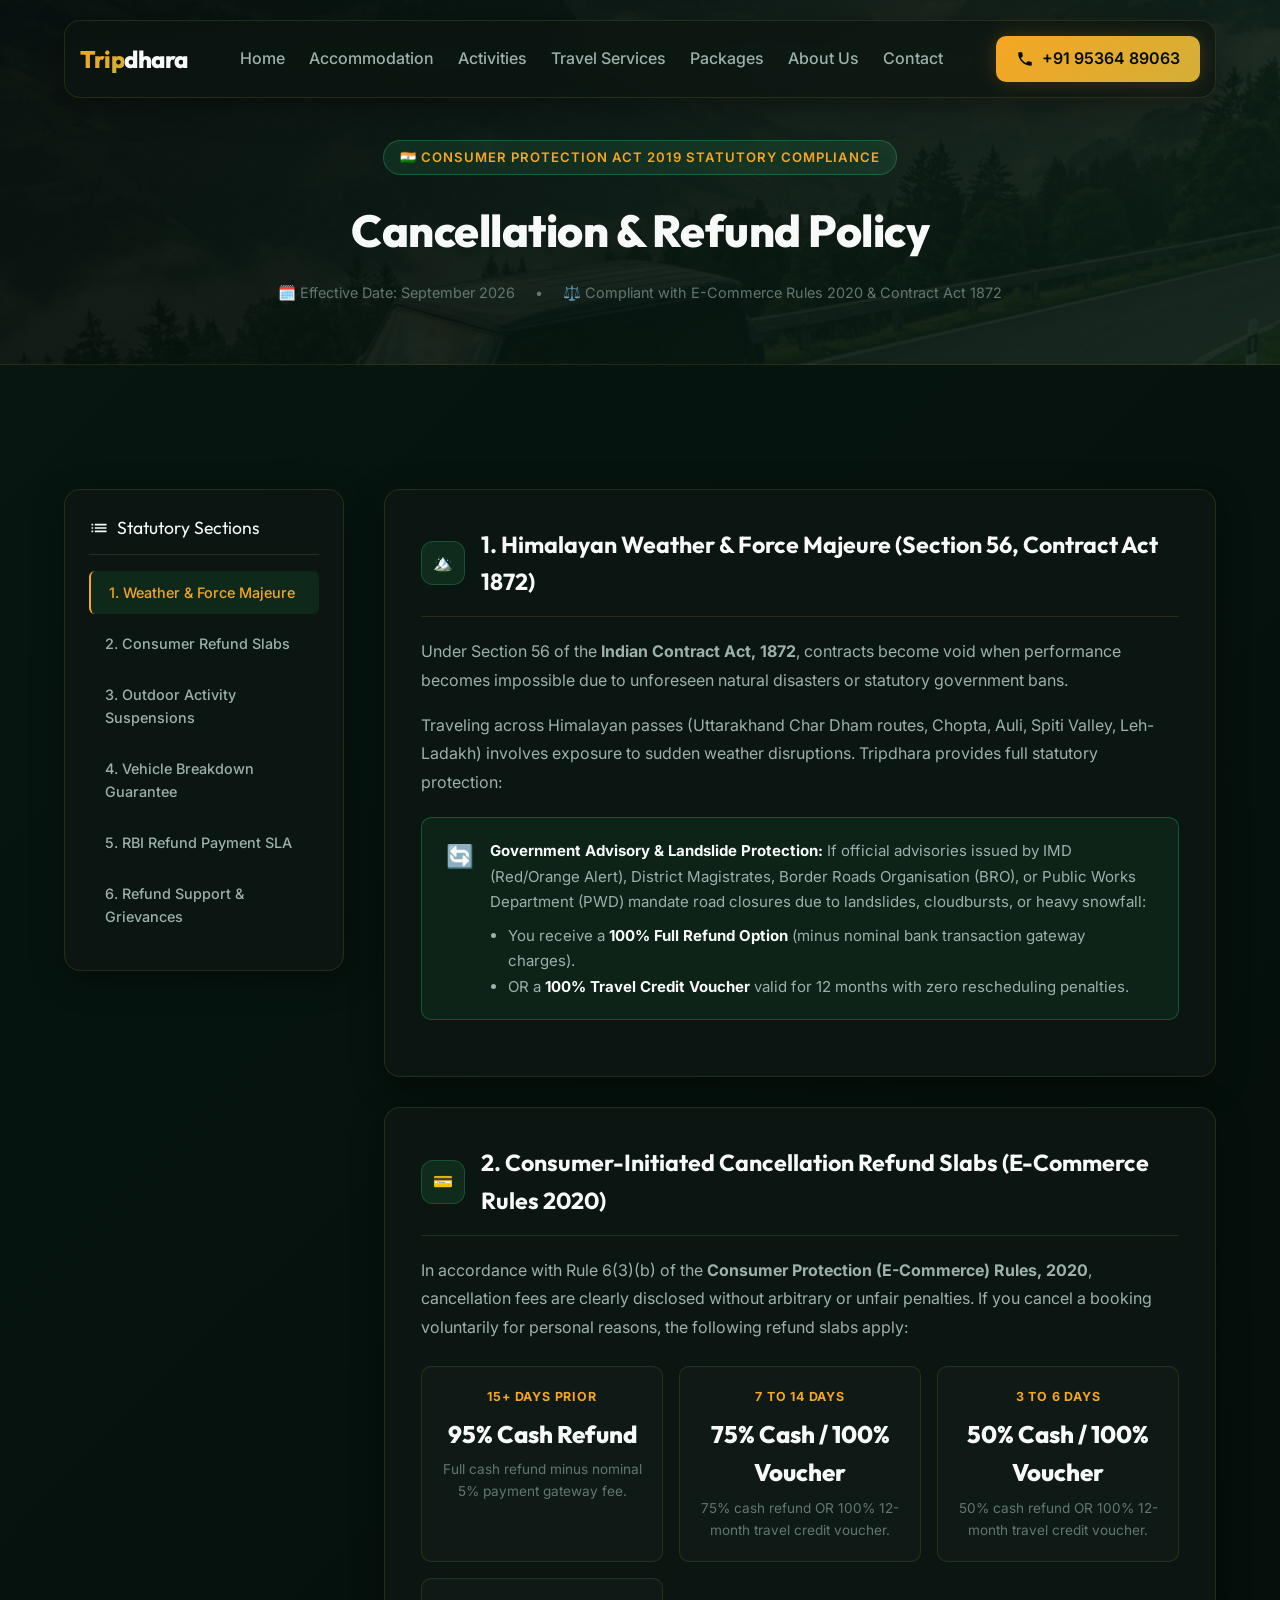
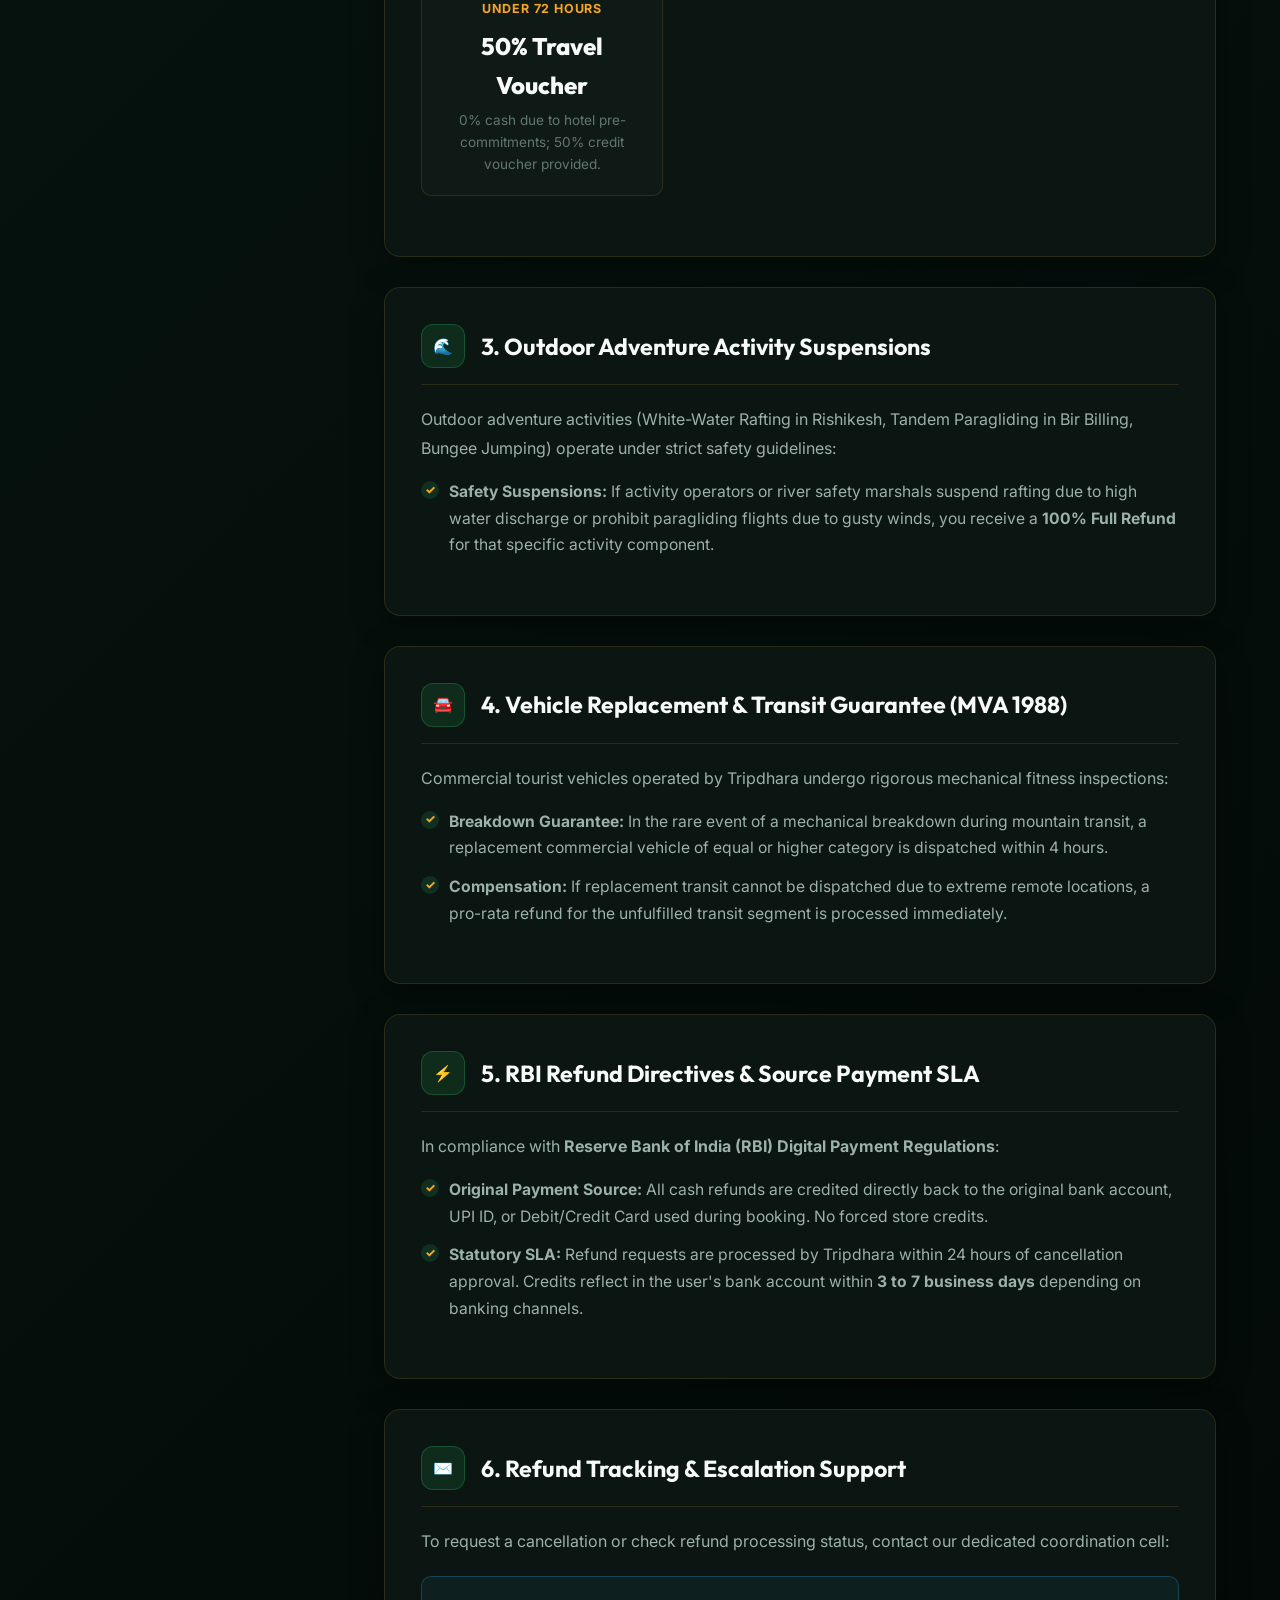
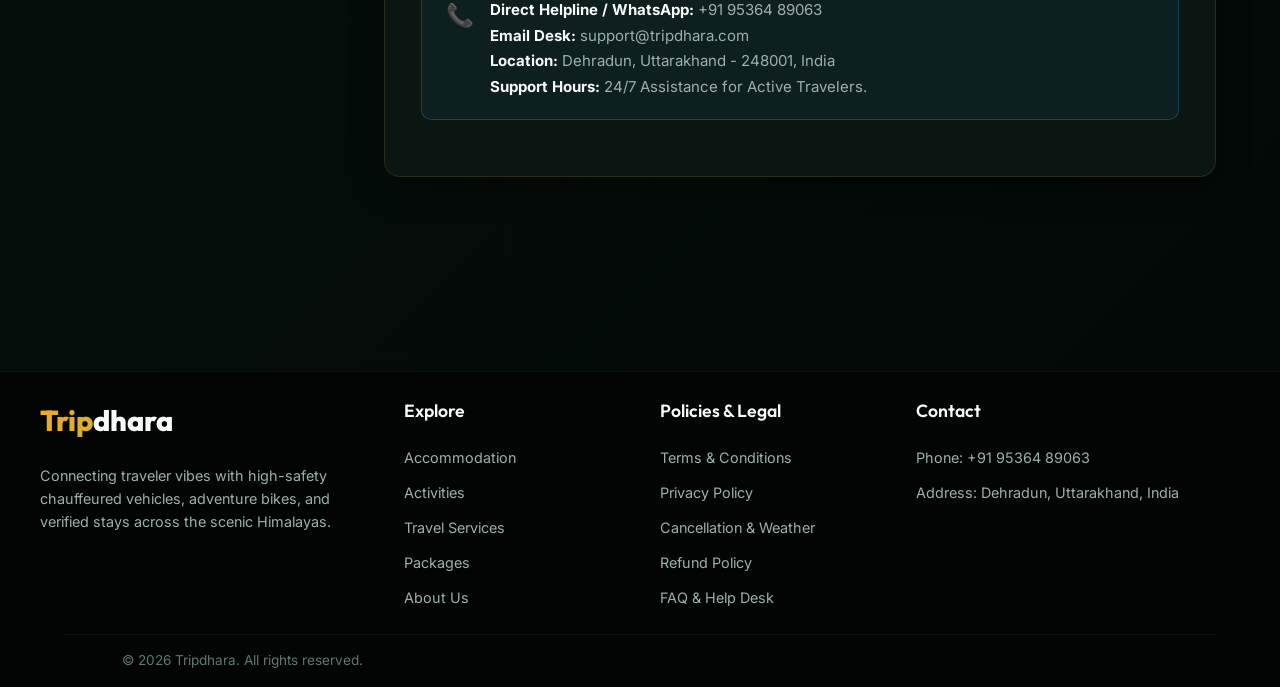
==== commit 1b8af904: "feat: add component loader script, service worker, and multiple new service and legal pages" ====
--- a/cancellation/index.html
+++ b/cancellation/index.html
@@ -275,6 +275,7 @@
         </div>
     </footer>
 
+    <script src="../assets/js/components.js"></script>
     <script src="../assets/js/main.js"></script>
 </body>
 
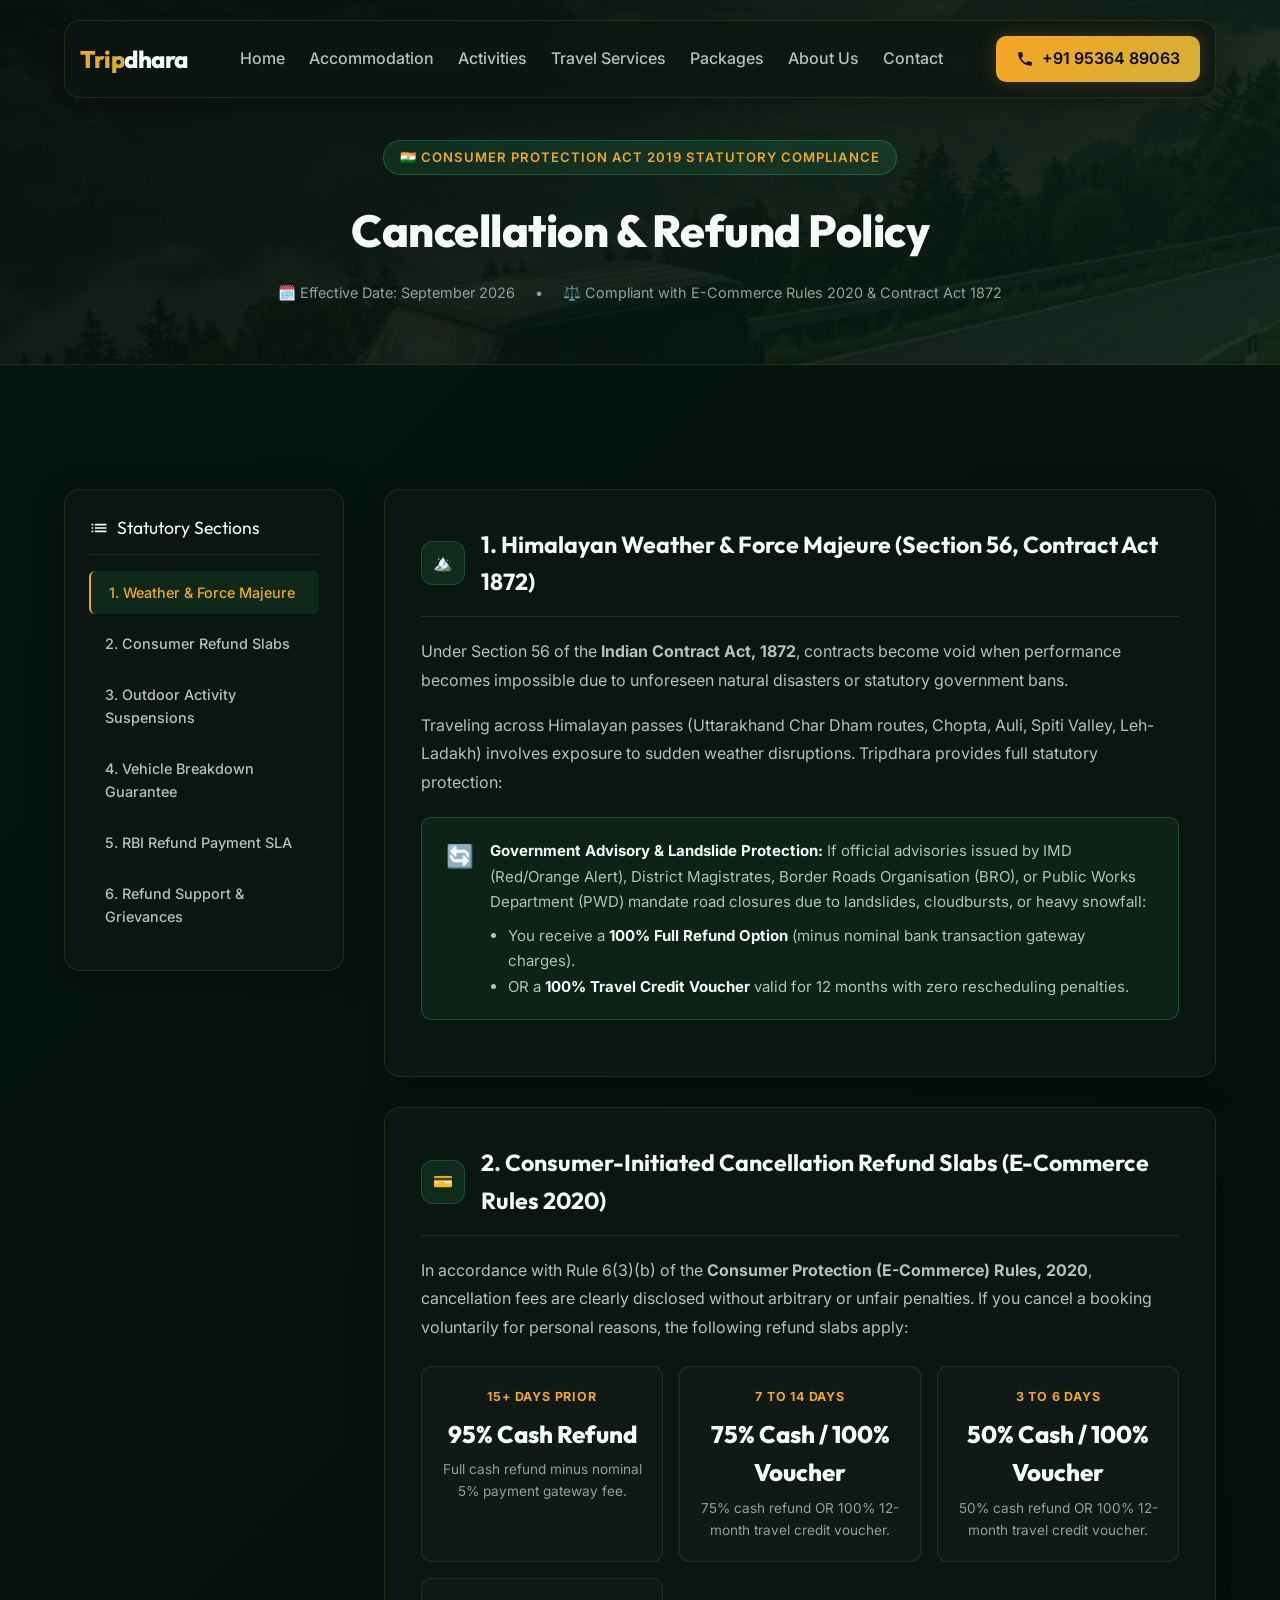
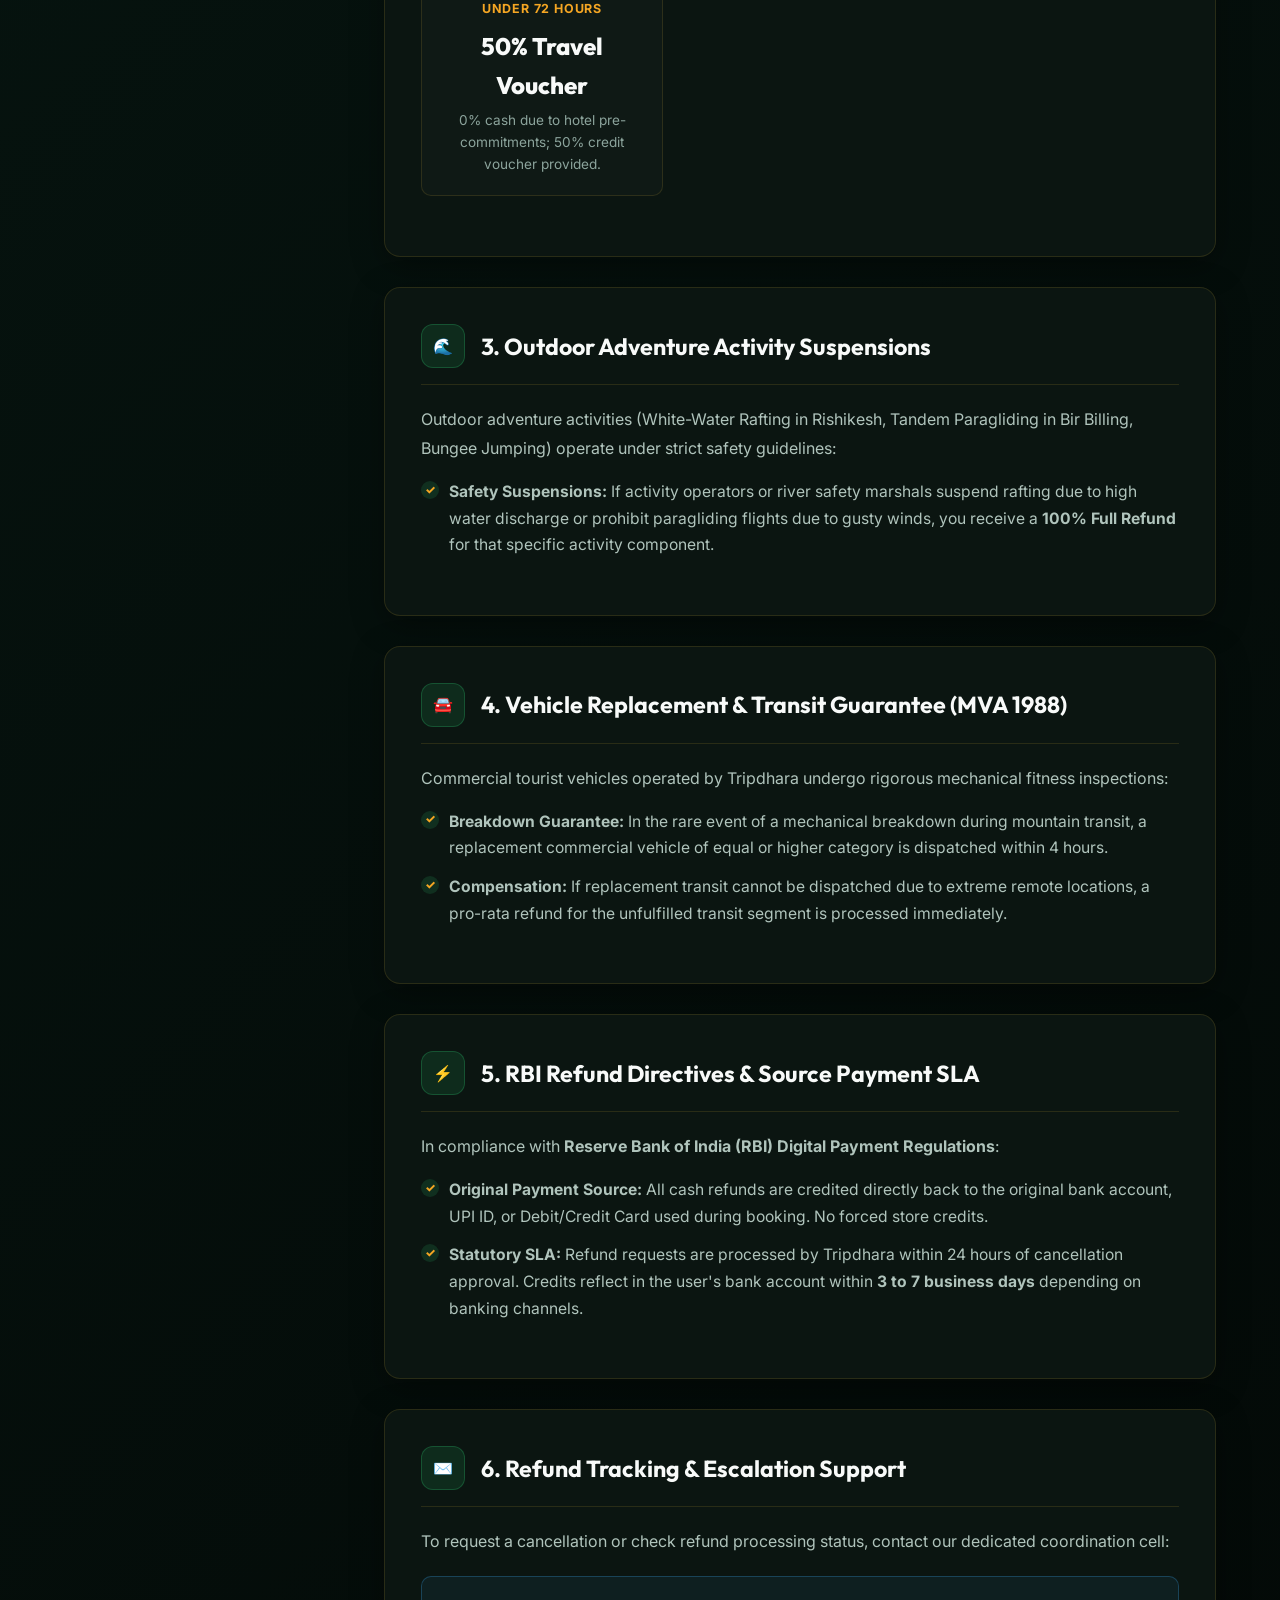
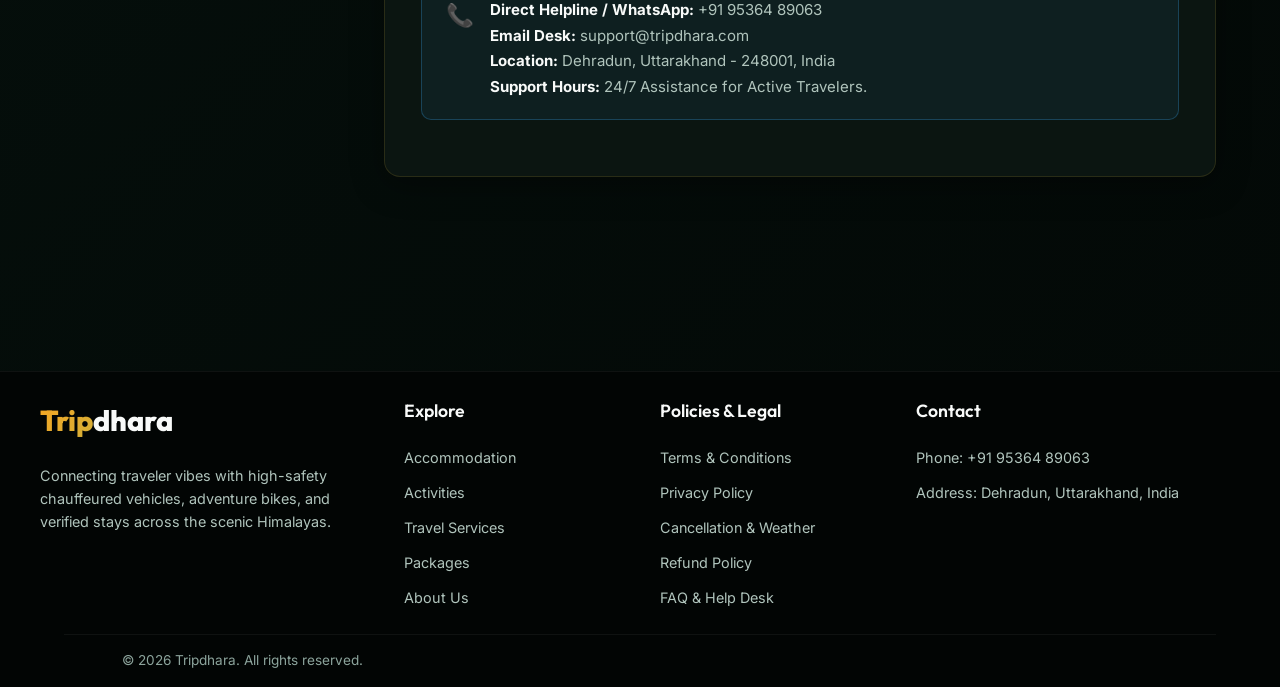
==== commit 96700e94: "feat: add new service subpages, policy pages, and component script" ====
--- a/cancellation/index.html
+++ b/cancellation/index.html
@@ -13,6 +13,21 @@
     <link rel="apple-touch-icon" sizes="180x180" href="../assets/favicon/apple-touch-icon.png" />
     <link rel="manifest" href="../assets/favicon/site.webmanifest" />
     <link rel="canonical" href="https://www.tripdhara.com/cancellation/" />
+
+    <!-- Open Graph / Social Sharing Meta Tags -->
+    <meta property="og:type" content="website" />
+    <meta property="og:url" content="https://www.tripdhara.com/cancellation/" />
+    <meta property="og:title" content="Cancellation &amp; Weather Policy | Tripdhara" />
+    <meta property="og:description" content="Read Tripdhara's Cancellation & Weather Policy covering booking modifications, refunds, and force majeure events across Himalayan routes." />
+    <meta property="og:image" content="https://www.tripdhara.com/assets/images/og-banner.png" />
+    <meta property="og:site_name" content="Tripdhara" />
+
+    <!-- Twitter Meta Tags -->
+    <meta name="twitter:card" content="summary_large_image" />
+    <meta name="twitter:url" content="https://www.tripdhara.com/cancellation/" />
+    <meta name="twitter:title" content="Cancellation &amp; Weather Policy | Tripdhara" />
+    <meta name="twitter:description" content="Read Tripdhara's Cancellation & Weather Policy covering booking modifications and refunds." />
+    <meta name="twitter:image" content="https://www.tripdhara.com/assets/images/og-banner.png" />
     <link rel="preconnect" href="https://fonts.googleapis.com" />
     <link rel="preconnect" href="https://fonts.gstatic.com" crossorigin />
     <link
@@ -46,8 +61,8 @@
                 <li><a href="../#contact" class="nav-link">Contact</a></li>
             </ul>
             <div class="nav-cta">
-                <a href="tel:+919536489063" class="cta-btn-nav">
-                    <svg class="phone-icon" viewBox="0 0 24 24" width="18" height="18">
+                <a href="tel:+919536489063" class="cta-btn-nav" aria-label="Call PahadiGo Helpline +91 95364 89063">
+                    <svg class="phone-icon" viewBox="0 0 24 24" width="18" height="18" aria-hidden="true">
                         <path fill="currentColor"
                             d="M6.62,10.79C8.06,13.62 10.38,15.94 13.21,17.38L15.41,15.18C15.69,14.9 16.08,14.82 16.43,14.93C17.55,15.3 18.75,15.5 20,15.5A1,1 0 0,1 21,16.5V20A1,1 0 0,1 20,21A17,17 0 0,1 3,4A1,1 0 0,1 4,3H7.5A1,1 0 0,1 8.5,4C8.5,5.25 8.7,6.45 9.07,7.57C9.18,7.92 9.1,8.31 8.82,8.59L6.62,10.79Z" />
                     </svg>
--- a/assets/css/style.css
+++ b/assets/css/style.css
@@ -18,8 +18,8 @@
     --whatsapp-green-hover: #1ebd56;
 
     --text-primary: #f8faf9;
-    --text-secondary: #9cb1aa;
-    --text-muted: #627770;
+    --text-secondary: #b0c4bc;
+    --text-muted: #8ca49c;
 
     --font-heading: "Outfit", sans-serif;
     --font-body: "Inter", sans-serif;
@@ -1032,9 +1032,10 @@
     justify-content: center;
     font-weight: 800;
     font-size: 1.1rem;
-    color: white;
+    color: #ffffff;
+    text-shadow: 0 1px 2px rgba(0, 0, 0, 0.4);
     box-shadow: 0 8px 20px rgba(0, 0, 0, 0.4);
-    border: 2px solid rgba(255, 255, 255, 0.1);
+    border: 2px solid rgba(255, 255, 255, 0.25);
 }
 
 .user-name {
@@ -2677,6 +2678,18 @@
     direction: ltr;
 }
 
+.footer-links-group h2,
+.footer-links-group h3,
+.footer-links-group h5,
+.footer-title {
+    font-family: var(--font-heading);
+    font-size: 1.1rem;
+    font-weight: 600;
+    margin-bottom: 20px;
+    color: var(--text-primary);
+}
+
+.detail-text-wrapper h2,
 .detail-text-wrapper h3 {
     font-family: var(--font-heading);
     font-size: 2.2rem;
@@ -2685,28 +2698,9 @@
     font-weight: 700;
 }
 
-.detail-text-wrapper .detail-tagline {
-    display: block;
-    color: var(--primary);
-    font-size: 0.9rem;
-    text-transform: uppercase;
-    letter-spacing: 1px;
-    font-weight: 600;
-    margin-bottom: 10px;
-}
-
-.detail-text-wrapper p {
-    color: var(--text-secondary);
-    font-size: 1.05rem;
-    line-height: 1.7;
-    margin-bottom: 20px;
-}
-
-.detail-benefits {
-    margin-bottom: 25px;
-}
-
+.detail-benefits h3,
 .detail-benefits h4,
+.detail-safety-info h3,
 .detail-safety-info h4 {
     font-size: 1.1rem;
     color: var(--text-primary);
